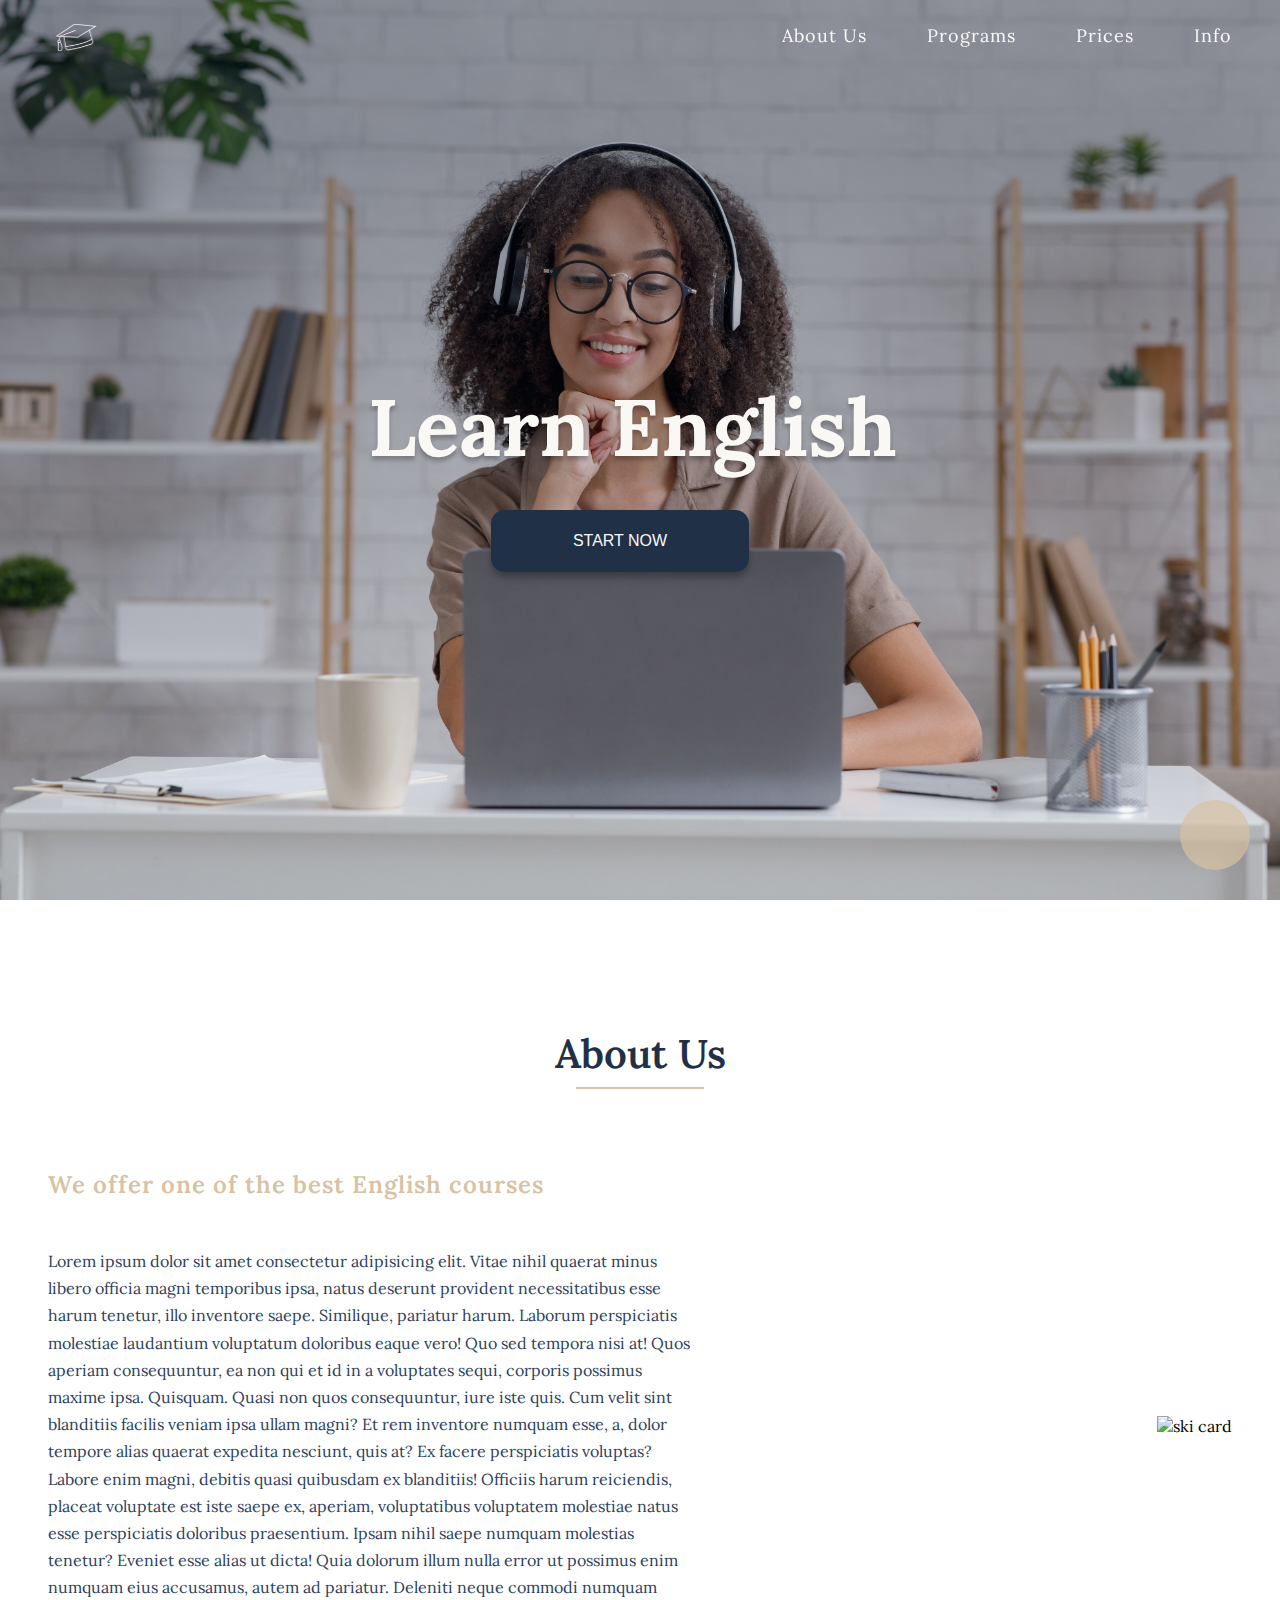
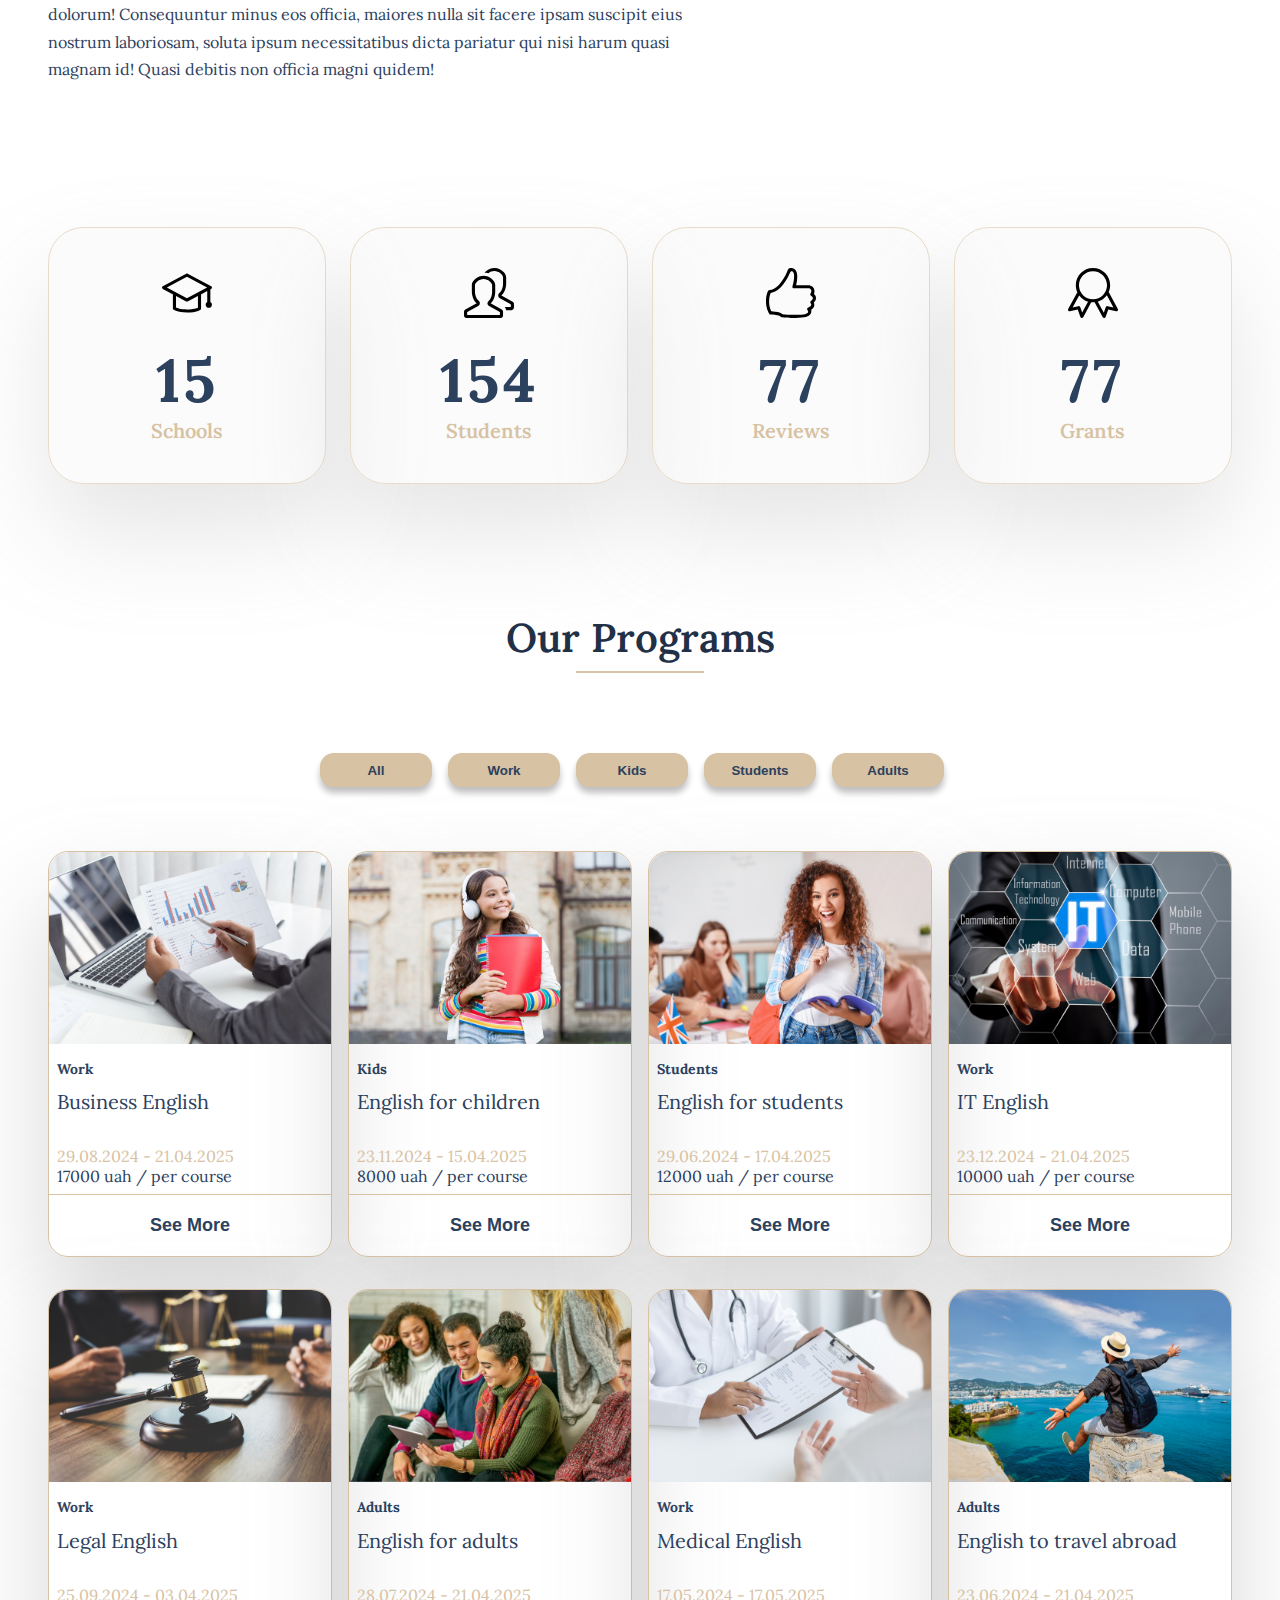
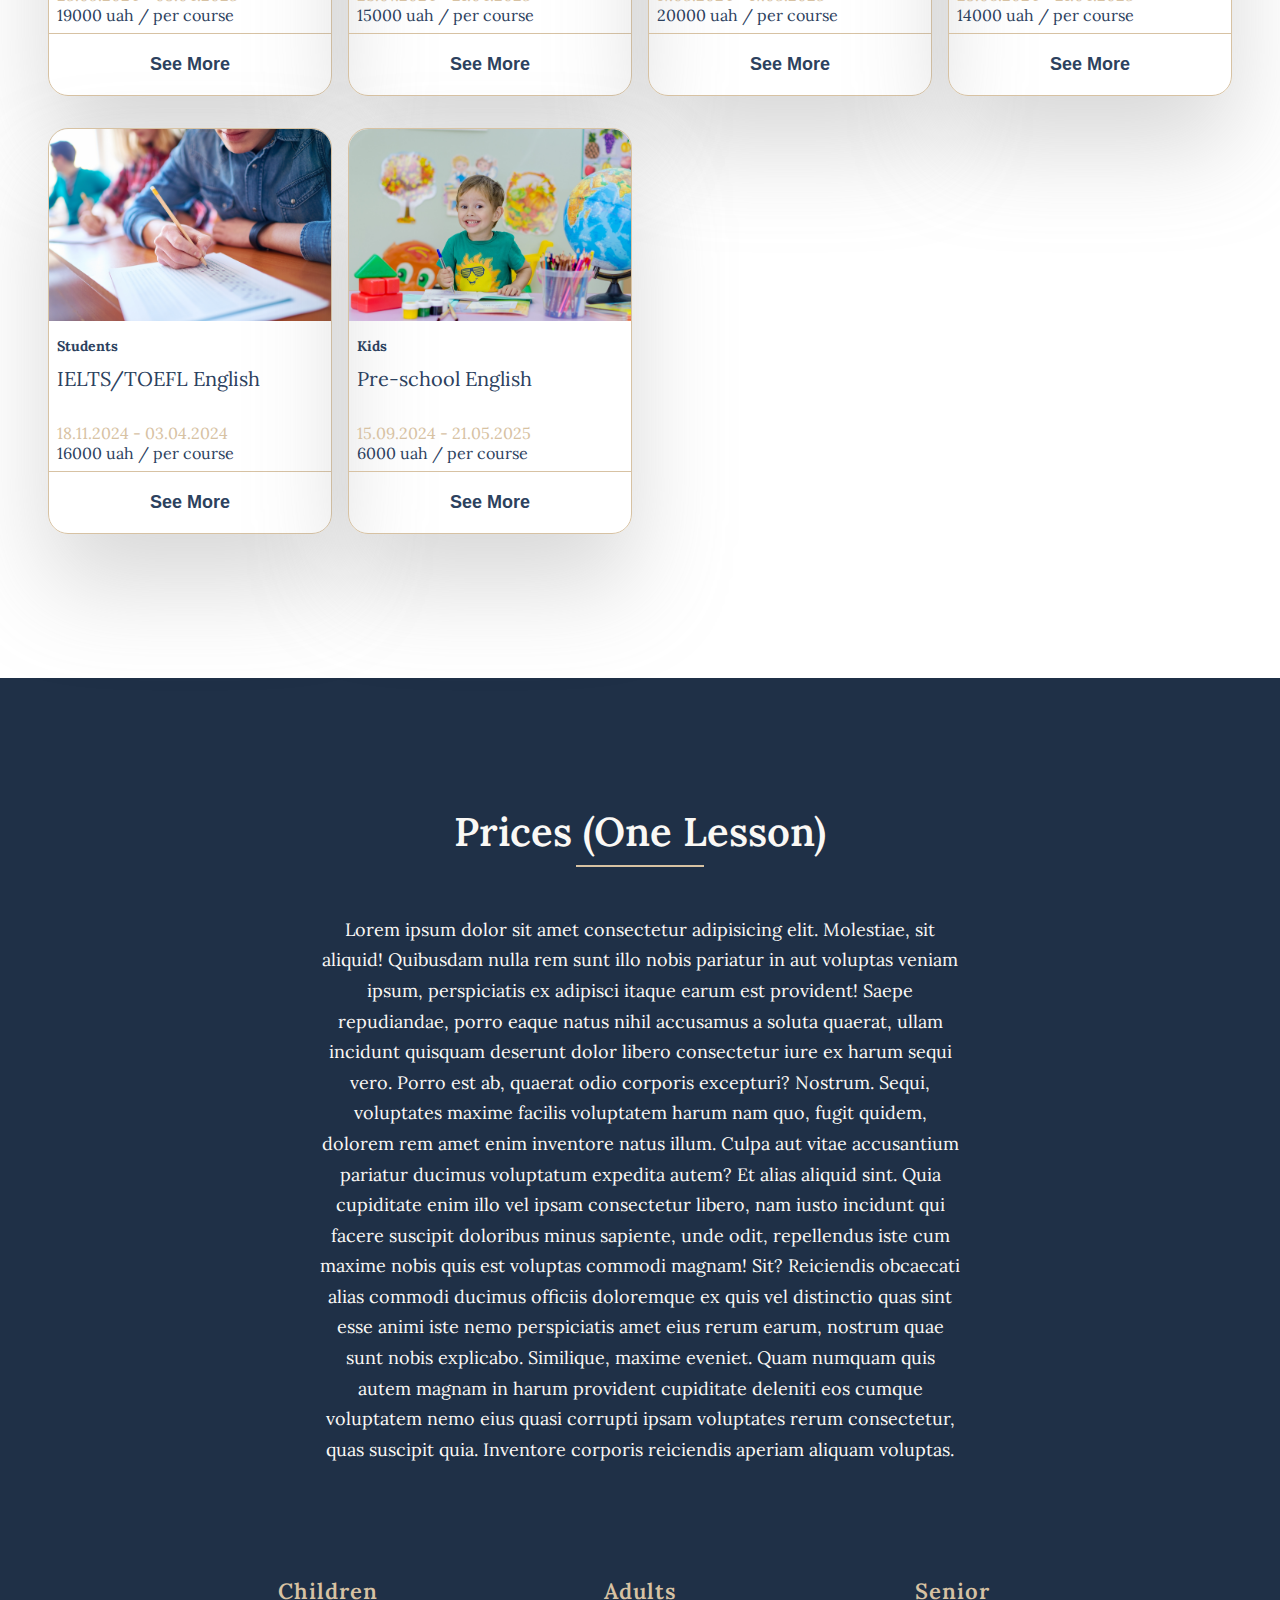
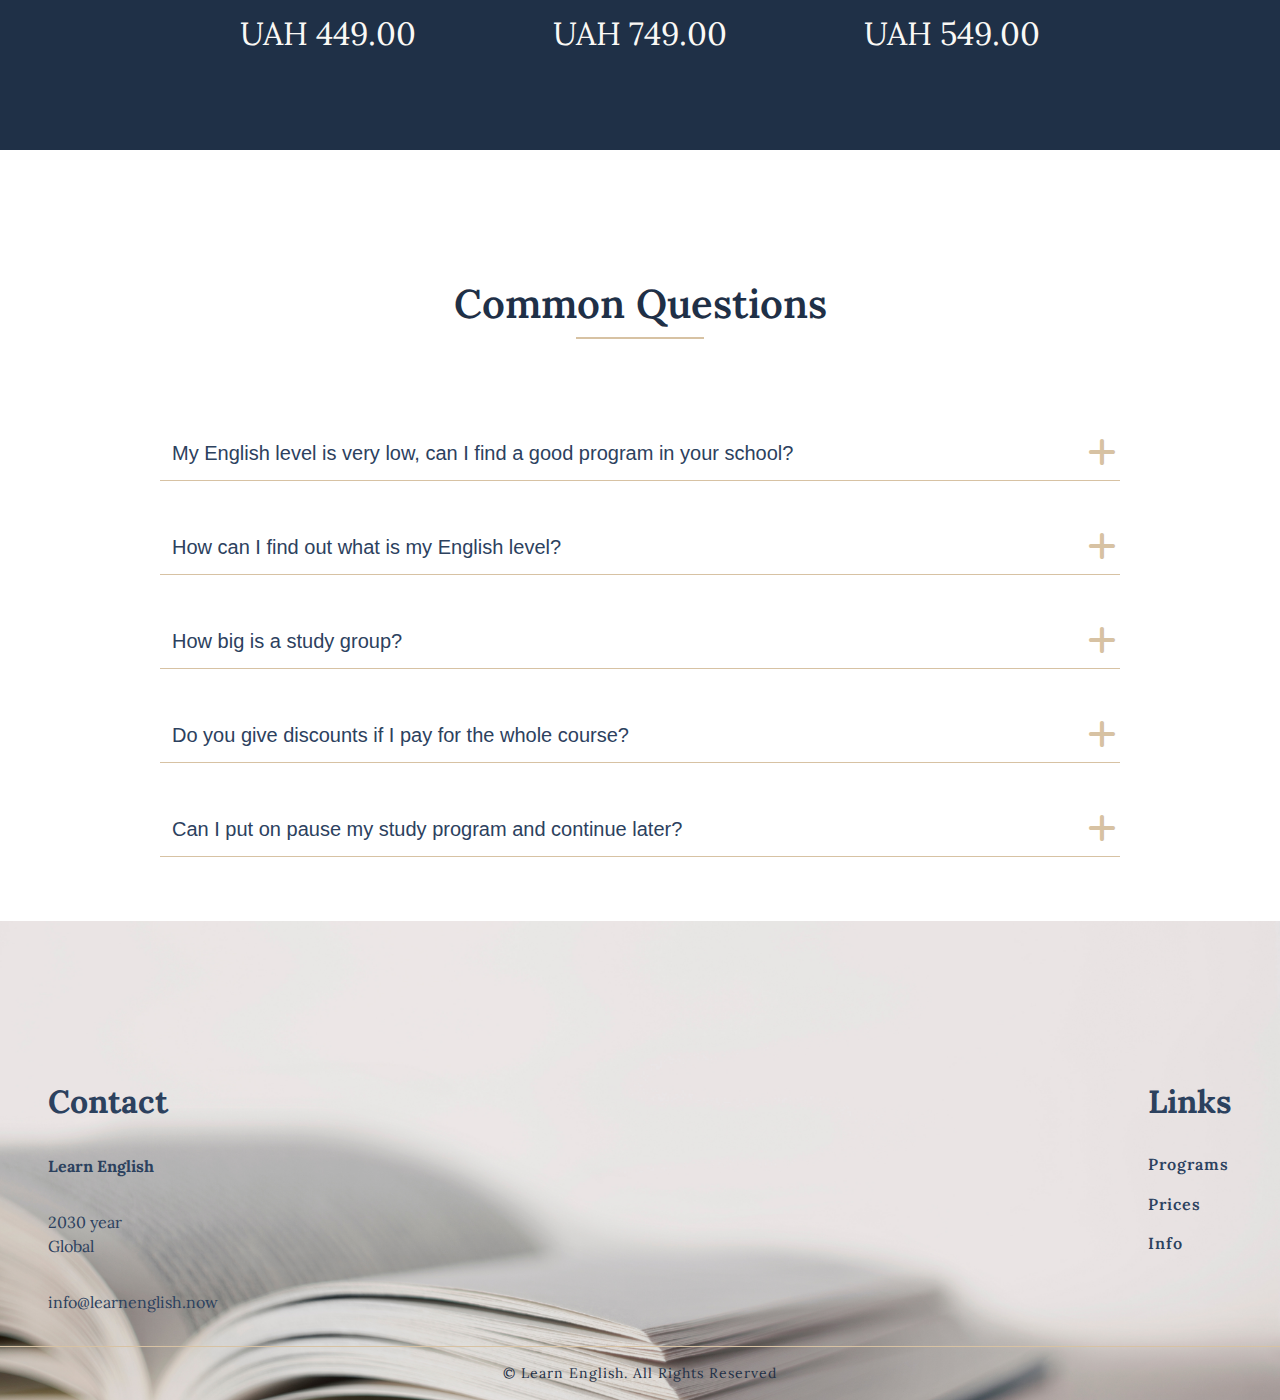
==== index.html @ 47ff18d5 "created new files" ====
<!DOCTYPE html>
<html lang="en">
  <head>
    <meta charset="UTF-8" />
    <meta name="viewport" content="width=device-width, initial-scale=1.0" />
    <title>Easy English</title>
    <meta name="description" content="The best English school" />
    <meta
      name="keywords"
      content="language, worldwide, lessons, English, native speakers"
    />
    <link rel="apple-touch-icon" sizes="180x180" href="apple-touch-icon.png" />
    <link
      rel="icon"
      type="image/png"
      sizes="32x32"
      href="./favicon-32x32.png"
    />
    <link
      rel="icon"
      type="image/png"
      sizes="16x16"
      href="./favicon-16x16.png"
    />
    <link rel="manifest" href="./site.webmanifest" />
    <link
      rel="stylesheet"
      href="https://cdnjs.cloudflare.com/ajax/libs/font-awesome/6.5.1/css/all.min.css"
    />
    <link rel="shortcut icon" href="./favicon-32x32.png" />
    <link rel="preconnect" href="https://fonts.googleapis.com" />
    <link rel="preconnect" href="https://fonts.gstatic.com" crossorigin />
    <link
      href="https://fonts.googleapis.com/css2?family=Fira+Sans&family=Lora:wght@400;600;700&display=swap"
      rel="stylesheet"
    />
    <link rel="stylesheet" href="./css/style.css" />
  </head>
  <body>
    <div class="wrapper">
      <!-- header -->
      <header class="header">
        <!-- navbar -->
        <nav class="navbar">
          <div class="nav-logo">
            <a href="#" class="nav-link"
              ><img src="./assets/logo/lo.png" alt="logo"
            /></a>
          </div>
          <ul class="nav-links">
            <li class="nav-item">
              <a href="#about" class="nav-link">About us</a>
            </li>
            <li class="nav-item">
              <a href="#skiareas" class="nav-link">Programs</a>
            </li>
            <li class="nav-item">
              <a href="#prices" class="nav-link">Prices</a>
            </li>
            <li class="nav-item">
              <a href="#info" class="nav-link">Info</a>
            </li>
          </ul>
          <!-- hamburger btn -->
          <div class="hamburger-btn">
            <span class="bar"></span>
            <span class="bar"></span>
            <span class="bar"></span>
          </div>
        </nav>
        <!-- title-->
        <div class="title">
          <div class="title-center">
            <div class="title-heading">
              <h1>Learn English</h1>
            </div>
            <a href="#prices" class="nav-link"
              ><button class="title-btn">Start now</button></a
            >
          </div>
        </div>
      </header>
      <!-- end of header -->
      <!--==================== NOTIFICATION TOAST ====================-->
      <div>
              <a href="tel:+380682030286" class="call-to-us"> </a>
<div class="toast" data-toast>
        <button class="toast-close-btn" data-toast-close>
          <ion-icon name="close-outline"></ion-icon>
        </button>

        <div class="toast-detail">
          <p class="toast-message">Any questions? <br/>Contact us!</p>
        </div>
      </div>
      </div>
      <!-- about -->
      <section class="section" id="about">
        <div class="section-heading">
          <h2>About us</h2>
          <div class="underline"></div>
        </div>
        <article class="section-center">
          <div class="section-info">
            <h3>We offer one of the best English courses</h3>
            <p>
              Lorem ipsum dolor sit amet consectetur adipisicing elit. Vitae
              nihil quaerat minus libero officia magni temporibus ipsa, natus
              deserunt provident necessitatibus esse harum tenetur, illo
              inventore saepe. Similique, pariatur harum. Laborum perspiciatis
              molestiae laudantium voluptatum doloribus eaque vero! Quo sed
              tempora nisi at! Quos aperiam consequuntur, ea non qui et id in a
              voluptates sequi, corporis possimus maxime ipsa. Quisquam. Quasi
              non quos consequuntur, iure iste quis. Cum velit sint blanditiis
              facilis veniam ipsa ullam magni? Et rem inventore numquam esse, a,
              dolor tempore alias quaerat expedita nesciunt, quis at? Ex facere
              perspiciatis voluptas? Labore enim magni, debitis quasi quibusdam
              ex blanditiis! Officiis harum reiciendis, placeat voluptate est
              iste saepe ex, aperiam, voluptatibus voluptatem molestiae natus
              esse perspiciatis doloribus praesentium. Ipsam nihil saepe numquam
              molestias tenetur? Eveniet esse alias ut dicta! Quia dolorum illum
              nulla error ut possimus enim numquam eius accusamus, autem ad
              pariatur. Deleniti neque commodi numquam dolorum! Consequuntur
              minus eos officia, maiores nulla sit facere ipsam suscipit eius
              nostrum laboriosam, soluta ipsum necessitatibus dicta pariatur qui
              nisi harum quasi magnam id! Quasi debitis non officia magni
              quidem!
            </p>
          </div>
          <picture class="section-card">
            <source
              media="(max-width: 760px)"
              srcset="./assets/card/book.png"
            />
            <img src="./assets/card/book.svg" alt="ski card" />
          </picture>
        </article>
      </section>
      <!-- end of about -->

      <!-- numbers -->
      <section class="section">
        <div class="numbers-container">
          <div class="numbers-card">
            <img
              class="numbers-logo"
              src="./assets/icons/sch.svg"
              alt="mountain"
            />
            <h2 class="numbers-title" id="number" data-value="15">0</h2>
            <h3 class="numbers-info">Schools</h3>
          </div>
          <div class="numbers-card">
            <img
              class="numbers-logo"
              src="./assets/icons/student.svg"
              alt="mountain"
            />
            <h2 class="numbers-title" id="number" data-value="1036">0</h2>
            <h3 class="numbers-info">Students</h3>
          </div>
          <div class="numbers-card">
            <img
              class="numbers-logo"
              src="./assets/icons/vie.svg"
              alt="mountain"
            />
            <h2 class="numbers-title" id="number" data-value="549">0</h2>
            <h3 class="numbers-info">Reviews</h3>
          </div>
          <div class="numbers-card">
            <img
              class="numbers-logo"
              src="./assets/icons/grant.svg"
              alt="mountain"
            />
            <h2 class="numbers-title" id="number" data-value="375">0</h2>
            <h3 class="numbers-info">Grants</h3>
          </div>
        </div>
      </section>
      <!-- end of numbers -->

      <!-- ski areas -->
      <section class="section section-areas" id="skiareas">
        <div class="section-heading">
          <h2>Our programs</h2>
          <div class="underline"></div>
        </div>
        <div class="areas-btn"></div>

        <div class="programs-container">
          <!-- end of single program -->
        </div>
      </section>
      <!-- end of ski areas -->

      <!-- prices -->
      <div class="section-prices">
        <div class="section" id="prices">
          <div class="section-heading">
            <h2>prices (one lesson)</h2>
            <div class="underline"></div>
          </div>
          <p class="prices-info">
            Lorem ipsum dolor sit amet consectetur adipisicing elit. Molestiae,
            sit aliquid! Quibusdam nulla rem sunt illo nobis pariatur in aut
            voluptas veniam ipsum, perspiciatis ex adipisci itaque earum est
            provident! Saepe repudiandae, porro eaque natus nihil accusamus a
            soluta quaerat, ullam incidunt quisquam deserunt dolor libero
            consectetur iure ex harum sequi vero. Porro est ab, quaerat odio
            corporis excepturi? Nostrum. Sequi, voluptates maxime facilis
            voluptatem harum nam quo, fugit quidem, dolorem rem amet enim
            inventore natus illum. Culpa aut vitae accusantium pariatur ducimus
            voluptatum expedita autem? Et alias aliquid sint. Quia cupiditate
            enim illo vel ipsam consectetur libero, nam iusto incidunt qui
            facere suscipit doloribus minus sapiente, unde odit, repellendus
            iste cum maxime nobis quis est voluptas commodi magnam! Sit?
            Reiciendis obcaecati alias commodi ducimus officiis doloremque ex
            quis vel distinctio quas sint esse animi iste nemo perspiciatis amet
            eius rerum earum, nostrum quae sunt nobis explicabo. Similique,
            maxime eveniet. Quam numquam quis autem magnam in harum provident
            cupiditate deleniti eos cumque voluptatem nemo eius quasi corrupti
            ipsam voluptates rerum consectetur, quas suscipit quia. Inventore
            corporis reiciendis aperiam aliquam voluptas.
          </p>
          <div class="prices-categories">
            <div class="prices-category">
              <h4>children</h4>
              <p>UAH 449.00</p>
            </div>
            <div class="prices-category">
              <h4>adults</h4>
              <p>UAH 749.00</p>
            </div>
            <div class="prices-category">
              <h4>senior</h4>
              <p>UAH 549.00</p>
            </div>
          </div>
        </div>
      </div>
      <!-- end of prices -->

      <!-- questions -->
      <section class="section" id="info">
        <div class="section-heading">
          <h2>Common questions</h2>
          <div class="underline"></div>
        </div>
        <div class="question-container">
          <!-- single question -->
          <article class="question">
            <div class="question-title">
              <button type="button" class="question-btn">
                <p>
                  My English level is very low, can I find a good program in
                  your school?
                </p>
                <span class="plus-icon">
                  <i class="fa-solid fa-plus"></i>
                </span>
                <span class="minus-icon">
                  <i class="fa-solid fa-minus"></i>
                </span>
              </button>
            </div>
            <div class="question-text">
              <p>
                Lorem ipsum dolor sit amet consectetur adipisicing elit.
                Adipisci repellendus excepturi fugiat, aut dicta asperiores
                ratione natus id! Maiores tenetur eos sit illum aspernatur unde,
                dolorem sint odit necessitatibus earum! In veritatis eveniet
                facilis est beatae aperiam nesciunt laborum esse quos recusandae
                sequi, sapiente dolores pariatur at nostrum voluptas quibusdam!
                Quidem eaque molestiae sunt consectetur magni minima quaerat
                doloremque vero. Vel in repellendus recusandae quia quaerat
                laboriosam voluptatum doloribus, enim id perferendis labore,
                obcaecati culpa magni, autem facilis quasi cumque vitae odit.
                Beatae suscipit nam corporis nesciunt error ratione itaque?
                Aliquam ipsam maiores unde ea dicta quasi consequuntur dolore
                explicabo cumque illum, laudantium repudiandae voluptatem id
                deserunt at consectetur vel deleniti eos corporis? Vel, commodi
                sit. Veritatis illo molestias commodi?
              </p>
            </div>
          </article>
          <!-- end of single question -->
          <!-- single question -->
          <article class="question">
            <div class="question-title">
              <button type="button" class="question-btn">
                <p>How can I find out what is my English level?</p>
                <span class="plus-icon">
                  <i class="fa-solid fa-plus"></i>
                </span>
                <span class="minus-icon">
                  <i class="fa-solid fa-minus"></i>
                </span>
              </button>
            </div>
            <div class="question-text">
              <p>
                Lorem ipsum dolor sit amet consectetur adipisicing elit.
                Adipisci repellendus excepturi fugiat, aut dicta asperiores
                ratione natus id! Maiores tenetur eos sit illum aspernatur unde,
                dolorem sint odit necessitatibus earum! In veritatis eveniet
                facilis est beatae aperiam nesciunt laborum esse quos recusandae
                sequi, sapiente dolores pariatur at nostrum voluptas quibusdam!
              </p>
            </div>
          </article>
          <!-- end of single question -->
          <!-- single question -->
          <article class="question">
            <div class="question-title">
              <button type="button" class="question-btn">
                <p>How big is a study group?</p>
                <span class="plus-icon">
                  <i class="fa-solid fa-plus"></i>
                </span>
                <span class="minus-icon">
                  <i class="fa-solid fa-minus"></i>
                </span>
              </button>
            </div>
            <div class="question-text">
              <p>
                Lorem ipsum dolor sit amet consectetur adipisicing elit.
                Adipisci repellendus excepturi fugiat, aut dicta asperiores
                ratione natus id! Maiores tenetur eos sit illum aspernatur unde,
                dolorem sint odit necessitatibus earum! In veritatis eveniet
                facilis est beatae aperiam nesciunt laborum esse quos recusandae
                sequi, sapiente dolores pariatur at nostrum voluptas quibusdam!
              </p>
            </div>
          </article>
          <!-- end of single question -->
          <!-- single question -->
          <article class="question">
            <div class="question-title">
              <button type="button" class="question-btn">
                <p>Do you give discounts if I pay for the whole course?</p>
                <span class="plus-icon">
                  <i class="fa-solid fa-plus"></i>
                </span>
                <span class="minus-icon">
                  <i class="fa-solid fa-minus"></i>
                </span>
              </button>
            </div>
            <div class="question-text">
              <p>
                Lorem ipsum dolor sit amet consectetur adipisicing elit.
                Adipisci repellendus excepturi fugiat, aut dicta asperiores
                ratione natus id! Maiores tenetur eos sit illum aspernatur unde,
                dolorem sint odit necessitatibus earum! In veritatis eveniet
                facilis est beatae aperiam nesciunt laborum esse quos recusandae
                sequi, sapiente dolores pariatur at nostrum voluptas quibusdam!
              </p>
            </div>
          </article>
          <!-- end of single question -->
          <!-- single question -->
          <article class="question">
            <div class="question-title">
              <button type="button" class="question-btn">
                <p>Can I put on pause my study program and continue later?</p>
                <span class="plus-icon">
                  <i class="fa-solid fa-plus"></i>
                </span>
                <span class="minus-icon">
                  <i class="fa-solid fa-minus"></i>
                </span>
              </button>
            </div>
            <div class="question-text">
              <p>
                Lorem ipsum dolor sit amet consectetur adipisicing elit.
                Adipisci repellendus excepturi fugiat, aut dicta asperiores
                ratione natus id! Maiores tenetur eos sit illum aspernatur unde,
                dolorem sint odit necessitatibus earum! In veritatis eveniet
                facilis est beatae aperiam nesciunt laborum esse quos recusandae
                sequi, sapiente dolores pariatur at nostrum voluptas quibusdam!
              </p>
            </div>
          </article>
          <!-- end of single question -->
        </div>
      </section>
      <!-- end of questions -->

      <!-- contact -->
      <section class="contact-wrapper">
        <div class="section-contact section">
          <div class="contact-container">
            <h3>Contact</h3>
            <div class="contact-info">
              <div class="contact-logo">
                <h4>Learn English</h4>
              </div>
              <p>
                2030 year <br />
                Global
              </p>
              <p class="contact-email">info@learnenglish.now</p>
            </div>
          </div>
          <div class="contact-container">
            <h3>Links</h3>
            <ul class="contact-links">
              <li>
                <a href="#skiareas" class="nav-link">programs</a>
              </li>
              <li>
                <a href="#prices" class="nav-link">prices</a>
              </li>
              <li>
                <a href="#info" class="nav-link">info</a>
              </li>
            </ul>
          </div>
        </div>
        <!-- end of contact -->

        <!-- footer -->
        <footer class="footer">
          <p class="footer-rights">&copy; Learn English. All Rights Reserved</p>
        </footer>
        <!-- end of footer -->
      </section>
    </div>
    <script type="module" src="./js/app.js"></script>
  </body>
</html>
---- css/style.css ----
/*---------- Fonts -----------*/

/*---------- Variables -----------*/

:root {
  /* colors */
  --clr-primary-blue: hsl(215, 39%, 20%);
  --clr-primary-blue-light-1: #354559;
  --clr-primary-blue-dark-1: hsl(215, 36%, 27%);
  --clr-primary-blue-dark-2: hsl(220, 38%, 3%);
  --clr-primary-gold: hsl(36, 39%, 74%);
  --clr-primary-gold-light-1: hsl(40, 37%, 97%);
  --clr-primary-gold-light-2: hsl(35, 39%, 85%);
  --clr-white: #fff;
  --clr-black: #000;
  --contact: #7EA47E;
  --transition: all 0.3s linear;
  --radius: 14px;
}

/*---------- Global Styles -----------*/
*,
::before,
::after {
  margin: 0;
  padding: 0;
  box-sizing: border-box;
}

html {
  scroll-behavior: smooth;
}

body {
  font-family: 'Lora', serif;
}

ul {
  list-style-type: none;
}

a {
  text-decoration: none;
}

img {
  width: 100%;
  display: block;
}

h1,
h2,
h3 {
  text-transform: capitalize;
}

/*---------- Global Classes -----------*/
.section {
  max-width: 1400px;
  margin-left: auto;
  margin-right: auto;
  padding: 0 3rem;
  padding-top: 6rem;
}

.section-heading {
  text-align: center;
  margin: 2rem 0 5rem;
}

.section-heading h2 {
  font-size: 2.5rem;
  color: var(--clr-primary-blue);
  margin-bottom: 0.5rem;
  font-weight: 600;
}

.underline {
  height: 0.125rem;
  width: 8rem;
  background-color: var(--clr-primary-gold);
  margin: 0 auto;
}

/*---------- Header -----------*/
.header {
  position: relative;
  background: linear-gradient(
      180deg,
      rgba(2, 9, 26, 0.35) 15.1%,
      rgba(20, 32, 64, 0) 96.35%
    ),
    url(../assets/background.jpg) center/cover no-repeat;
}

/*---------- Navbar -----------*/
.navbar {
  position: fixed;
  top: 0;
  left: 0;
  display: flex;
  justify-content: space-between;
  align-items: center;
  width: 100%;
  padding: 2rem 3rem;
  height: 70px;
  z-index: 10;
}

.nav-logo img {
  width: 60px;
  margin-top: 5px;
}

.nav-logo img:hover {
  filter: invert(100%);
}

.nav-links {
  display: flex;
  gap: 60px;
}

.nav-link {
  font-size: 1.125rem;
  text-transform: capitalize;
  color: var(--clr-primary-gold-light-1);
  letter-spacing: 1px;
}

/*----------- Navbar on click ------------*/
.active {
  background-color: var(--clr-primary-blue-dark-1);
  box-shadow: 0 5px 15px rgba(0, 0, 0, 0.2);
}

.logo-active a {
  color: #141414;
}

/*---------- Hamburger button -----------*/
.nav-link {
  transition: var(--transition);
}

.nav-link:hover {
  color: var(--clr-primary-gold);
}

.hamburger-btn {
  display: none;
  cursor: pointer;
}

.bar {
  width: 27px;
  height: 2px;
  margin: 5px auto;
  -webkit-transition: all 0.3s ease-in-out;
  transition: all 0.3s ease-in-out;
  border-radius: var(--radius);
  background: var(--clr-white);
}

.hamburger-btn:hover .bar {
  background: var(--clr-primary-gold);
}

/*---------- Title -----------*/
.title {
  min-height: 100vh;
  display: flex;
  justify-content: center;
  align-items: center;
  text-align: center;
}

.title-center {
  margin-top: 3rem;
}

.title-heading {
  display: flex;
  align-items: center;
  padding: 0 3rem;
}

.title-heading h1 {
  font-size: 5rem;
  color: var(--clr-primary-gold-light-1);
  padding-right: 1rem;
  text-shadow: 0px 4px 4px hsla(0, 0%, 0%, 0.25);
}

.title-logo {
  width: 46px;
  height: 55px;
}

.title-btn {
  margin-top: 2rem;
  margin-right: 2.5rem;
  padding: 1.25rem 5rem;
  border-radius: var(--radius);
  border: 2px solid transparent;
  background: var(--clr-primary-blue);
  color: var(--clr-primary-gold-light-1);
  box-shadow: 0px 6px 5.9px 0px rgba(0, 0, 0, 0.25);
  font-size: 1rem;
  text-transform: uppercase;
  cursor: pointer;
  transition: var(--transition);
}

.title-btn:hover {
  background: var(--clr-primary-gold);;
  color: var(--clr-primary-blue-dark-1);
  border: 2px solid var(--clr-primary-blue);
}

.program-date {
  color: var(--clr-primary-gold);;
}
/*---------- About -----------*/

.section-center {
  display: flex;
  width: 100%;
  justify-content: space-between;
  align-items: center;
}

.section-info {
  width: 55%;
  margin-right: 4rem;
}

.section-info h3 {
  margin-bottom: 3rem;
  color: var(--clr-primary-gold);
  font-size: 1.5rem;
  text-transform: none;
  font-weight: 600;
  letter-spacing: 1px;
}

.section-info p {
  line-height: 1.7;
  color: var(--clr-primary-blue-dark-1);
}

/*---------- Numbers -----------*/
.numbers-container {
  display: flex;
  justify-content: space-between;
  flex-wrap: wrap;
  margin: 3rem 0 0;
}

.numbers-card {
  flex: 0 0 23.5%;
  display: flex;
  flex-direction: column;
  align-items: center;
  border: 1px solid var(--clr-primary-gold-light-2);
  background: rgba(243, 243, 243, 0.3);
  box-shadow: 1px 50px 97.3px 0px rgba(155, 155, 155, 0.25);
  padding: 2.5rem 1rem;
  border-radius: 2.2rem;
}

.numbers-logo {
  height: 50px;
  margin-bottom: 1.5rem;
}

.numbers-title {
  font-size: 3.75rem;
  letter-spacing: 3px;
  color: var(--clr-primary-blue-dark-1);
}

.numbers-info {
  font-size: 1.25rem;
  color: var(--clr-primary-gold);
  font-weight: 600;
  text-align: center;
}


/*---------- Ski areas -----------*/
.programs-container {
  display: grid;
  grid-template-columns: repeat(4, 1fr);
  gap: 1rem;
  margin-bottom: 8rem;
}

.areas-btn {
  display: flex;
  justify-content: center;
  margin-bottom: 4rem;
}

.filter-btn {
  width: 7rem;
  padding-top: 0.6rem;
  padding-bottom: 0.6rem;
  margin-right: 1rem;
  border-radius: var(--radius);
  border: none;
  background-color: var(--clr-primary-gold);
  box-shadow: 0px 6px 5.9px 0px rgba(0, 0, 0, 0.25);
  text-transform: capitalize;
  font-weight: 600;
  cursor: pointer;
  color: var(--clr-primary-blue-dark-1);
  transition: var(--transition);
}

.filter-btn:hover {
  background-color: var(--clr-primary-gold-light-2);
  color: var(--clr-primary-blue-dark-2);
}

.single-program {
  border: 1px solid var(--clr-primary-gold);
  border-radius: 1.25rem;
  box-shadow: 0px 50px 97px 0px rgba(155, 155, 155, 0.39);
  transition: var(--transition);
  margin-bottom: 1rem;
}

.single-program:hover {
  transform: scale(1.02);
  box-shadow: 0px 50px 97px 0px rgba(155, 155, 155, 0.5);
}

.single-program:hover .see-more {
  background-color: var(--clr-primary-gold);
  border-bottom-left-radius: 1.25rem;
  border-bottom-right-radius: 1.25rem;
}

.program-img {
  border-top-right-radius: 1.25rem;
  border-top-left-radius: 1.25rem;
  height: 12rem;
  object-fit: cover;
}

.program-info {
  padding: 1rem 0 0.5rem 0.5rem;
  border-bottom: 1px solid var(--clr-primary-gold);
  color: var(--clr-primary-blue-dark-1);
}

.program-area {
  font-size: 0.875rem;
  font-weight: 700;
}

.program-info h4 {
  font-size: 1.25rem;
  font-weight: 400;
  padding-top: 0.7rem;
  padding-bottom: 2rem;
}

.see-more {
  width: 100%;
  border: none;
  background: none;
  padding: 1.25rem 0;
  font-weight: 700;
  font-size: 1.125rem;
  cursor: pointer;
  color: var(--clr-primary-blue-dark-1);
}

/*---------- Prices -----------*/
.section-prices {
  background: var(--clr-primary-blue);
  padding-bottom: 6rem;
}

.section-prices .section-heading {
  margin: 2rem 0 3rem;
}

.section-prices h2 {
  color: var(--clr-primary-gold-light-1);
}

.prices-info {
  text-align: center;
  max-width: 40rem;
  line-height: 1.7;
  margin: 0 auto;
  color: var(--clr-primary-gold-light-1);
  font-size: 1.125rem;
}

.prices-categories {
  display: flex;
  justify-content: space-between;
  max-width: 50rem;
  margin: 7rem auto 0;
  text-align: center;
}

.prices-category h4 {
  color: var(--clr-primary-gold);
  font-size: 1.375rem;
  text-transform: capitalize;
  letter-spacing: 1px;
  font-weight: 600;
  margin-bottom: 0.5rem;
}

.prices-category p {
  color: var(--clr-primary-gold-light-1);
  font-size: 2rem;
}

/*---------- Questions -----------*/
.question-container {
  max-width: 60rem;
  margin: 0 auto 4rem;
}

.question {
  margin-bottom: 2rem;
}

.question-title {
  display: flex;
  justify-content: space-between;
  border-bottom: 1px solid var(--clr-primary-gold);
  padding: 1rem 0.25rem 0.5rem 0.75rem;
}

.question-title p {
  color: var(--clr-primary-blue-dark-1);
  font-size: 1.25rem;
  padding-right: 1rem;
}

.question-btn {
  border: none;
  background: none;
  font-size: 2rem;
  color: var(--clr-primary-gold);
  cursor: pointer;
  display: flex;
  justify-content: space-between;
  align-items: center;
  width: 100%;
}

.question-text {
  padding: 2rem 0.75rem 4rem 0.75rem;
  background: var(--clr-primary-gold-light-1);
  line-height: 1.7;
}

/* hide text */
.question-text {
  display: none;
}

.show-text .question-text {
  display: block;
}

.minus-icon {
  display: none;
}

.show-text .minus-icon {
  display: inline;
}

.show-text .plus-icon {
  display: none;
}

/*---------- Contact -----------*/
.contact-wrapper {
  background: url(../assets/footer.jpg);
  background-size: cover;
  background-position: center;
}

.section-contact {
  display: flex;
  justify-content: space-between;
  padding-top: 10rem;
  padding-bottom: 2rem;
  color: var(--clr-primary-blue-dark-1);
}

.contact-container h3 {
  font-size: 2rem;
  margin-bottom: 2rem;
}

.contact-info {
  line-height: 1.5rem;
}

.contact-logo {
  display: flex;
  text-transform: capitalize;
  margin-bottom: 2rem;
}

.contact-logo img {
  width: 18px;
  height: 22px;
  margin-left: 0.5rem;
}

.contact-email {
  margin-top: 2rem;
}

.contact-container .contact-links {
  display: flex;
  flex-direction: column;
  gap: 1.2rem;
}

.contact-links .nav-link {
  font-size: 1rem;
  font-weight: 600;
  color: var(--clr-primary-blue-dark-1);
  cursor: pointer;
  transition: var(--transition);
}

.contact-links .nav-link:hover {
  color: var(--clr-primary-gold);
}

/*---------- Footer -----------*/
.footer {
  text-align: center;
  border-top: 1px solid var(--clr-primary-gold);
  line-height: 1.5;
  padding: 1rem 0.5rem;
  font-size: 0.75rem;
  color: var(--clr-primary-blue);
}

.footer-rights {
  text-transform: capitalize;
  font-size: 0.875rem;
  letter-spacing: 1px;
}

.footer span {
  font-style: italic;
  font-weight: 600;
}

/*---------- Media Queries ------------*/

@media screen and (max-width: 1024px) {
  /*---------- Header -----------*/
  .title-heading h1 {
    font-size: 4rem;
  }

  /*---------- About -----------*/
  .section-info {
    width: 85%;
    margin-right: 3rem;
  }

  .section-info h3 {
    margin-bottom: 1.5rem;
  }

  /*---------- Numbers -----------*/
  .numbers-card {
    flex: 0 0 24%;
    padding: 2rem 1rem;
    border-radius: 25px;
  }

  .numbers-title {
    font-size: 2.75rem;
  }

  .numbers-info {
    font-size: 1rem;
  }

  /*---------- Ski areas -----------*/

  .programs-container {
    grid-template-columns: repeat(3, 1fr);
  }

  /*---------- Prices -----------*/
  /* .section-prices {
    padding: 7rem 0;
  } */

  .section-prices .section-heading {
    margin: 2rem 0 2.5rem;
  }

  .prices-info {
    font-size: 1rem;
  }

  .prices-categories {
    max-width: 45rem;
  }

  .prices-category p {
    font-size: 1.5rem;
  }
}

@media screen and (max-width: 776px) {
  /*---------- Global -----------*/
  .section-heading {
    margin: 0 0 3rem;
  }

  .section-heading h2 {
    font-size: 2rem;
  }

  .underline {
    height: 0.1rem;
    width: 6rem;
  }

  /*---------- Navbar -----------*/
  .navbar {
    padding: 2rem 1.5rem;
  }

  .nav-logo img {
    width: 50px;
  }

  /*---------- Hambruger btn -----------*/
  .hamburger-btn {
    display: block;
  }

  .bar {
    display: block;
  }

  .hamburger-btn.open .bar:nth-child(2) {
    opacity: 0;
  }

  .hamburger-btn.open .bar:nth-child(1) {
    transform: rotate(45deg) translateY(12.5px) translateX(1px);
  }

  .hamburger-btn.open .bar:nth-child(3) {
    transform: rotate(-45deg) translateY(-9px) translateX(-2px);
  }

  .nav-links {
    position: fixed;
    right: -100%;
    top: 70px;
    height: 100vh;
    flex-direction: column;
    gap: 0px;
    width: 100%;
    background-color: var(--clr-primary-blue-dark-1);
    transition: 0.3s;
    padding-top: 2rem;
  }

  .nav-links.open {
    right: 0;
  }

  .nav-item {
    transition: var(--transition);
  }

  .nav-item:hover {
    padding-left: 2rem;
    background: var(--clr-primary-gold);
    color: var(--clr-primary-blue);
  }

  .nav-link {
    color: var(--clr-white);
    display: block;
    padding: 1.5rem 1.5rem;
  }

  .nav-link:hover {
    color: var(--clr-primary-blue);
  }

  /*---------- Title -----------*/
  .title-center {
    margin-top: 1rem;
  }
  .title-heading h1 {
    font-size: 3rem;
  }

  .title-logo {
    width: 30px;
    height: 32px;
  }

  .title-btn {
    margin-top: 1.2rem;
    margin-right: 0.5rem;
    padding: 1rem 3.5rem;
    border: 1px solid transparent;
    font-size: 0.85rem;
  }

  /*---------- About -----------*/

  .section-center {
    flex-direction: column;
    text-align: center;
  }

  .section-info {
    width: 100%;
    margin-right: 0;
    margin-bottom: 5rem;
  }

  .section-info h3 {
    margin-bottom: 1rem;
    font-size: 1.125rem;
  }

  /*---------- Numbers -----------*/
  .numbers-container {
    margin: 3rem 0;
  }
  .numbers-card {
    flex: 0 0 47%;
    margin-bottom: 2rem;
  }

  .numbers-title {
    font-size: 2.5rem;
  }

  /*---------- Slides -----------*/
  .section-slides {
    flex-direction: column;
    height: 80vh;
    margin: 5rem 0 0;
  }

  .slide-area {
    font-size: 1rem;
  }

  .slide-name {
    font-size: 1rem;
  }

  .selected {
    flex: 4;
  }

  /*---------- Ski areas -----------*/
  .areas-btn {
    max-width: 30rem;
    flex-wrap: wrap;
    margin: 0 auto 2rem;
  }

  .filter-btn {
    margin-bottom: 1rem;
  }

  .programs-container {
    grid-template-columns: repeat(2, 1fr);
    margin-bottom: 5rem;
  }

  .program-info h4 {
    font-size: 1rem;
    padding-top: 0.2rem;
  }

  .see-more {
    font-size: 1rem;
    padding: 1rem 0;
  }

  /*---------- Prices -----------*/
  .section-prices .section-heading {
    margin: 0 0 1.5rem;
  }

  .prices-categories {
    justify-content: space-between;
    margin-top: 5rem;
  }

  .prices-category h4 {
    font-size: 1rem;
  }

  .prices-category p {
    font-size: 1.2rem;
  }

  /*---------- Questions -----------*/
  .question-title {
    padding: 0rem 0.25rem 0.2rem 0.5rem;
  }

  .question-title p {
    font-size: 1rem;
    text-align: left;
  }

  .question-btn {
    font-size: 1.5rem;
  }

  .question-text {
    font-size: 0.875rem;
    padding: 2rem 0.75rem 3rem 0.5rem;
  }

  /*---------- Contact -----------*/
  .section-contact {
    padding-top: 7rem;
  }

  .contact-container h3 {
    font-size: 1.5rem;
  }

  .contact-info p {
    font-size: 0.875rem;
  }

  .contact-container .contact-links {
    font-size: 0.875rem;
  }

  /*---------- Contact -----------*/
  .footer {
    padding: 0.5rem 0.5rem;
  }

  .footer-rights {
    font-size: 0.75rem;
  }
}

@media screen and (max-width: 550px) {
  /*---------- Global -----------*/
  .section {
    padding: 6rem 1.5rem 0;
  }

  .nav-links {
    padding-top: 0;
  }

  /*---------- Titel -----------*/
  .title-center {
    margin-top: 0rem;
  }

  .title-heading {
    padding: 0 1rem;
  }

  .title-heading h1 {
    font-size: 2rem;
  }

  .title-btn {
    padding: 0.75rem 2.5rem;
  }

  /*---------- About -----------*/
  .section-heading h2 {
    font-size: 1.5rem;
  }

  .section-info h3 {
    font-size: 1rem;
  }

  .section-info p {
    font-size: 0.875rem;
  }

  .section-card {
    width: 80%;
  }

  /*---------- Numbers -----------*/
  .numbers-container {
    margin: 0rem 0;
  }

  .numbers-card {
    flex: 0 0 48%;
    padding: 1rem 0;
    margin-bottom: 1rem;
  }

  .numbers-logo {
    height: 35px;
  }

  .numbers-title {
    font-size: 1.5rem;
  }

  .numbers-info {
    font-size: 0.875rem;
  }

  /*---------- Slides -----------*/
  .single-slide {
    height: 30vh;
  }

  .slide-area {
    font-size: 0.75rem;
    padding: 0.25rem 0.75rem;
  }

  .slide-name {
    font-size: 0.875rem;
    padding: 0.25rem 0.5rem;
  }

  /*---------- Ski areas -----------*/
  .areas-btn {
    margin: 0 auto 1rem;
  }

  .filter-btn {
    margin-bottom: 0.7rem;
    margin-right: 0.25rem;
    margin-left: 0.25rem;
    font-size: 0.75rem;
    width: 6rem;
  }

  .programs-container {
    margin-bottom: 5rem;
    grid-template-columns: repeat(1, 1fr);
  }

  .program-img {
    height: 10rem;
    object-fit: cover;
  }

  /*---------- Prices -----------*/
  .prices-info {
    font-size: 0.875rem;
  }

  .prices-categories {
    margin-top: 3rem;
    flex-wrap: wrap;
    justify-content: center;
    gap: 20px;
  }

  .prices-category {
    width: 40%;
  }

  /*---------- Questions -----------*/
  .question-title p {
    font-size: 0.875rem;
    padding-right: 2rem;
  }

  .question-text {
    font-size: 0.75rem;
  }

  .section-contact {
    padding-top: 3rem;
  }

  .contact-container h3,
  .contact-container .contact-links {
    display: none;
  }

  .contact-email {
    margin-bottom: 1rem;
  }
}

/*---------- 400px -----------*/
@media screen and (max-width: 400px) {
  .prices-category {
    width: 100%;
  }
}

/*---------- 550px height -----------*/
@media all and (max-height: 550px) and (orientation: landscape) {
  .nav-links {
    padding-top: 0;
  }

  .nav-link {
    padding: 1rem 1.5rem;
  }

  .section-slides {
    display: none;
  }
}

/* call us */
.call-to-us {
  position: fixed;
  display: block;
  opacity: 0.7;
  width: 70px;
  height: 70px;
  border-radius: 50%;
  text-decoration: none;
  animation: pulse 2s infinite;
  background-color: var(--clr-primary-gold);
  right: 30px;
  bottom: 30px;
  z-index: 999;
}


.call-to-us:before {
  content: '';
  position: absolute;
  z-index: -1;
  top: 50%;
  left: 50%;
  display: block;
  border: 2px solid var(--clr-primary-gold);
  border-radius: 50%;
  animation: squeeze 2s infinite;
}

.call-to-us:after {
  content: '';
  position: absolute;
  z-index: 1;
  top: 0;
  left: 0;
  width: 100%;
  height: 100%;
  background: url('https://cdn0.iconfinder.com/data/icons/windows8_icons/26/phone1.png') center no-repeat;
  border-radius: 50%;
}

@keyframes squeeze {
  0% {
    width: 10px;
    height: 10px;
    margin-top: -5px;
    margin-left: -5px;
  }

  50% {
    width: 90px;
    height: 90px;
    margin-top: -47px;
    margin-left: -47px;
  }

  100% {
    width: 10px;
    height: 10px;
    margin-top: -5px;
    margin-left: -5px;
  }
}

@keyframes pulse {
  0% {
    transform: scale(0.9);
    box-shadow: 0 0 0 0 rgba(90, 153, 212, 0.2);
  }

  70% {
    transform: scale(1);
    box-shadow: 0 0 0 40px transparent, 0 0 0 24px rgba(0, 255, 128, 0);
  }

  100% {
    transform: scale(0.9);
    box-shadow: 0 0 0 0 rgba(90, 153, 212, 0.2);
  }
}

/**
 * NOTIFICATION TOAST 
 */

.toast {
  position: fixed;
  bottom: 10px;
  left: auto;
  right: 20px;
  background: var(--clr-primary-gold);
  color: var(--clr-primary-blue-light-1);
  width: 280px;
  display: flex;
  align-items: flex-start;
  gap: 15px;
  padding: 15px;
  border-radius: var(--border-radius-md);
  box-shadow: 0 5px 20px hsla(0, 0%, 0%, 0.15);
  transform: translateX(calc(100% + 20px));
  transition: 0.5s ease-in-out;
  border-radius: 50px;
  z-index: 55;
  animation: slideInOut 20s ease-in-out infinite;
}


@keyframes slideInOut {

  0%,
  45% {
    transform: translateX(calc(100% + 20px));
    opacity: 0;
    visibility: hidden;
  }

  50%,
  95% {
    transform: translateX(0);
    opacity: 0.9;
    /* Установка непрозрачности на 1 */
    visibility: visible;
  }

  100% {
    transform: translateX(calc(100% + 20px));
    opacity: 0;
    visibility: hidden;
  }
}

.toast.closed {
  display: none;
}

.toast-close-btn {
  position: absolute;
  top: 10px;
  right: 10px;
  color: var(--sonic-silver);
}

.toast-close-btn ion-icon {
  --ionicon-stroke-width: 50px;
}

.toast-banner {
  width: 70px;
  height: 70px;
  border: 1px solid var(--cultured);
  border-radius: var(--border-radius-sm);
}

.toast-banner img {
  width: 100%;
  height: 100%;
  object-fit: contain;
  object-position: center;
}
/* 
.toast-detail {
  width: calc(100% - 85px);
  padding-right: 10px;
} */

.toast-message {
  font-size: 22px;
  color: var(--sonic-silver);
  margin-bottom: 8px;
}

.toast-title {
  font-size: var(--fs-7);
  font-weight: var(--weight-500);
  color: var(--onyx);
}

.toast-meta {
  font-size: var(--fs-10);
  color: var(--sonic-silver);
}
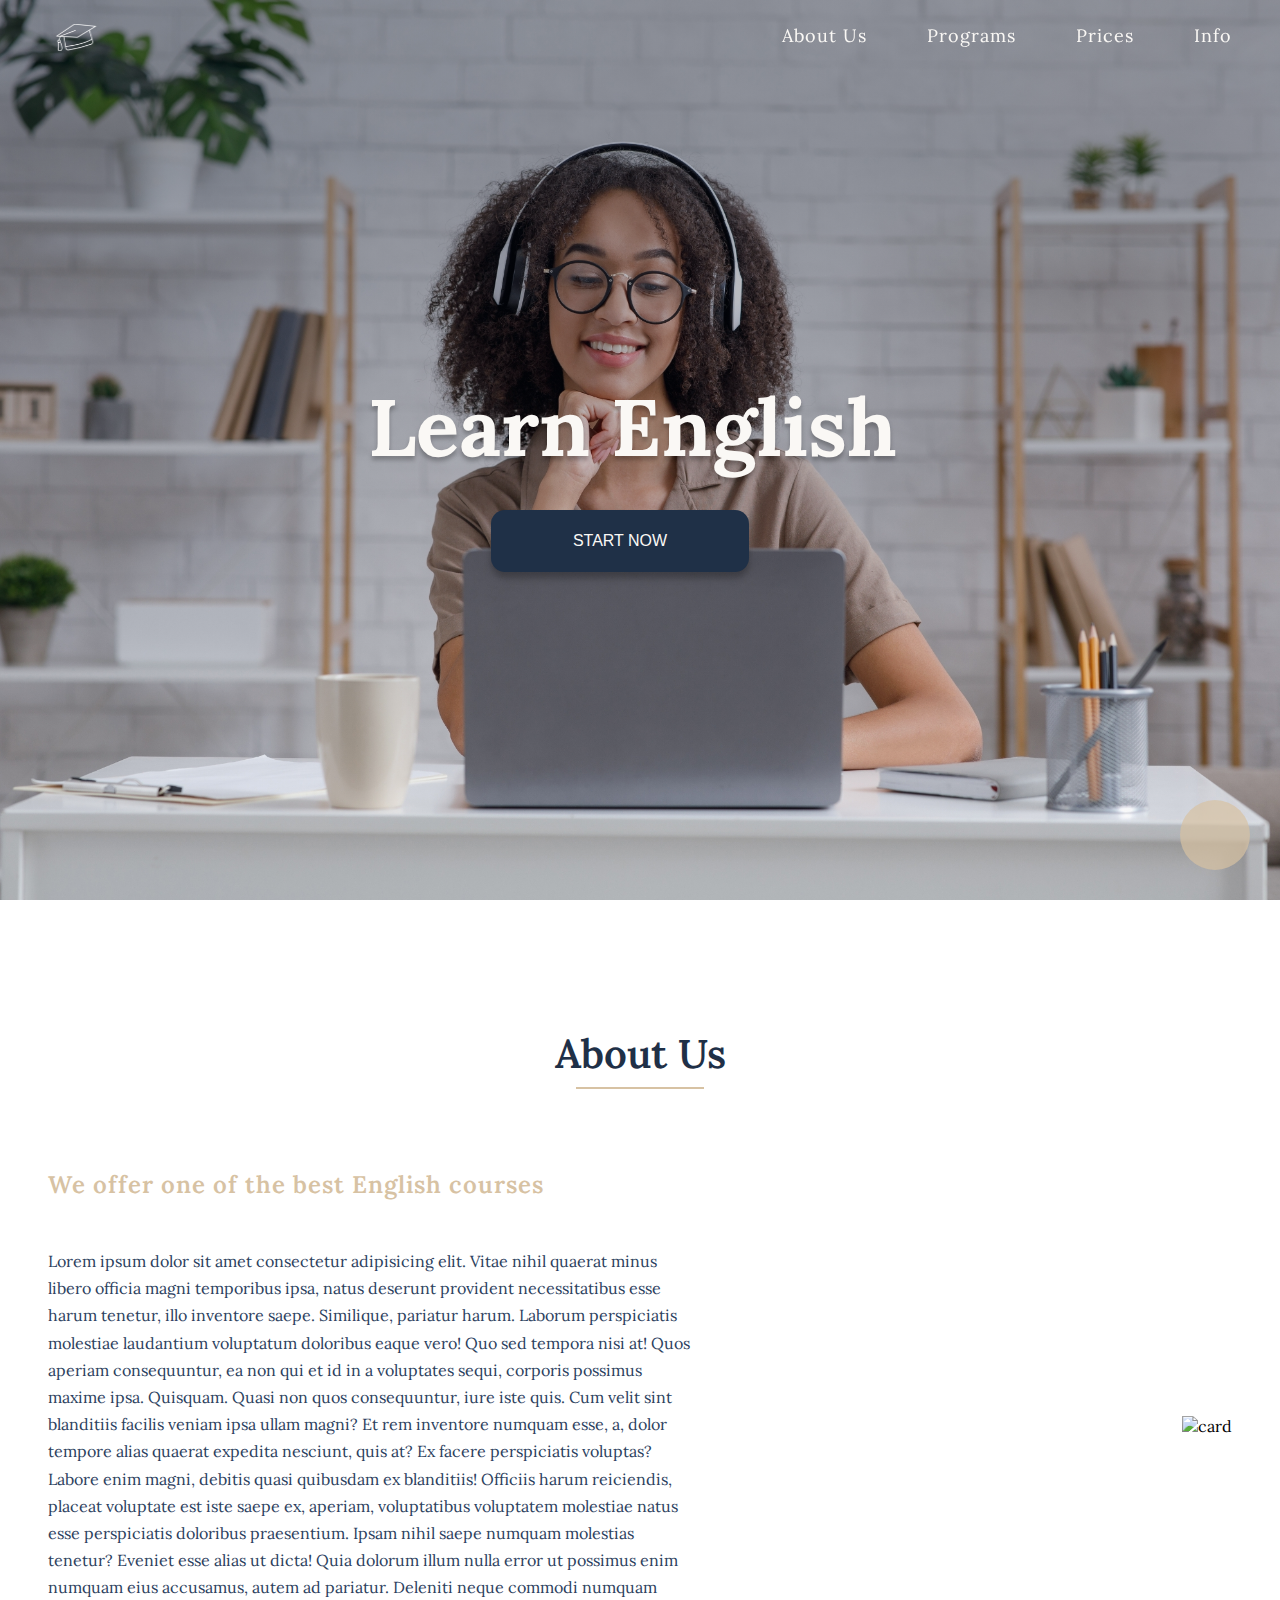
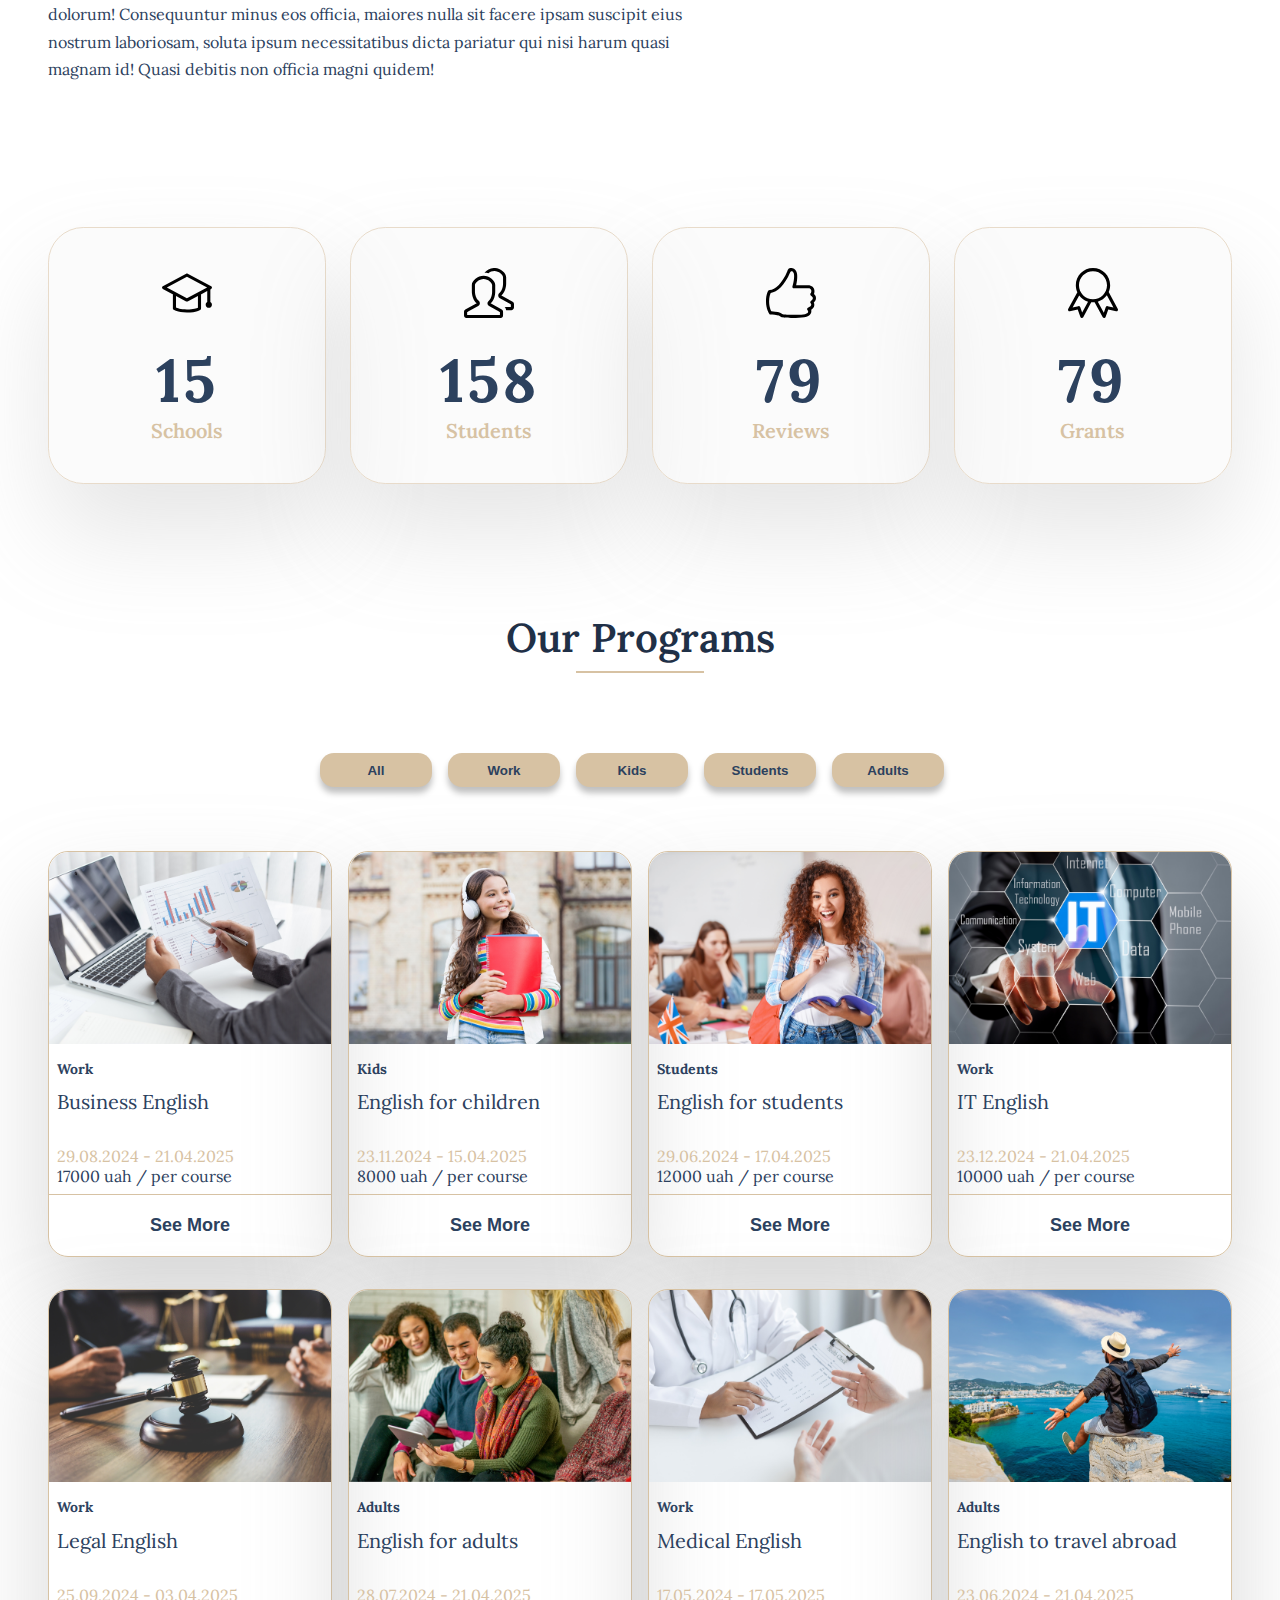
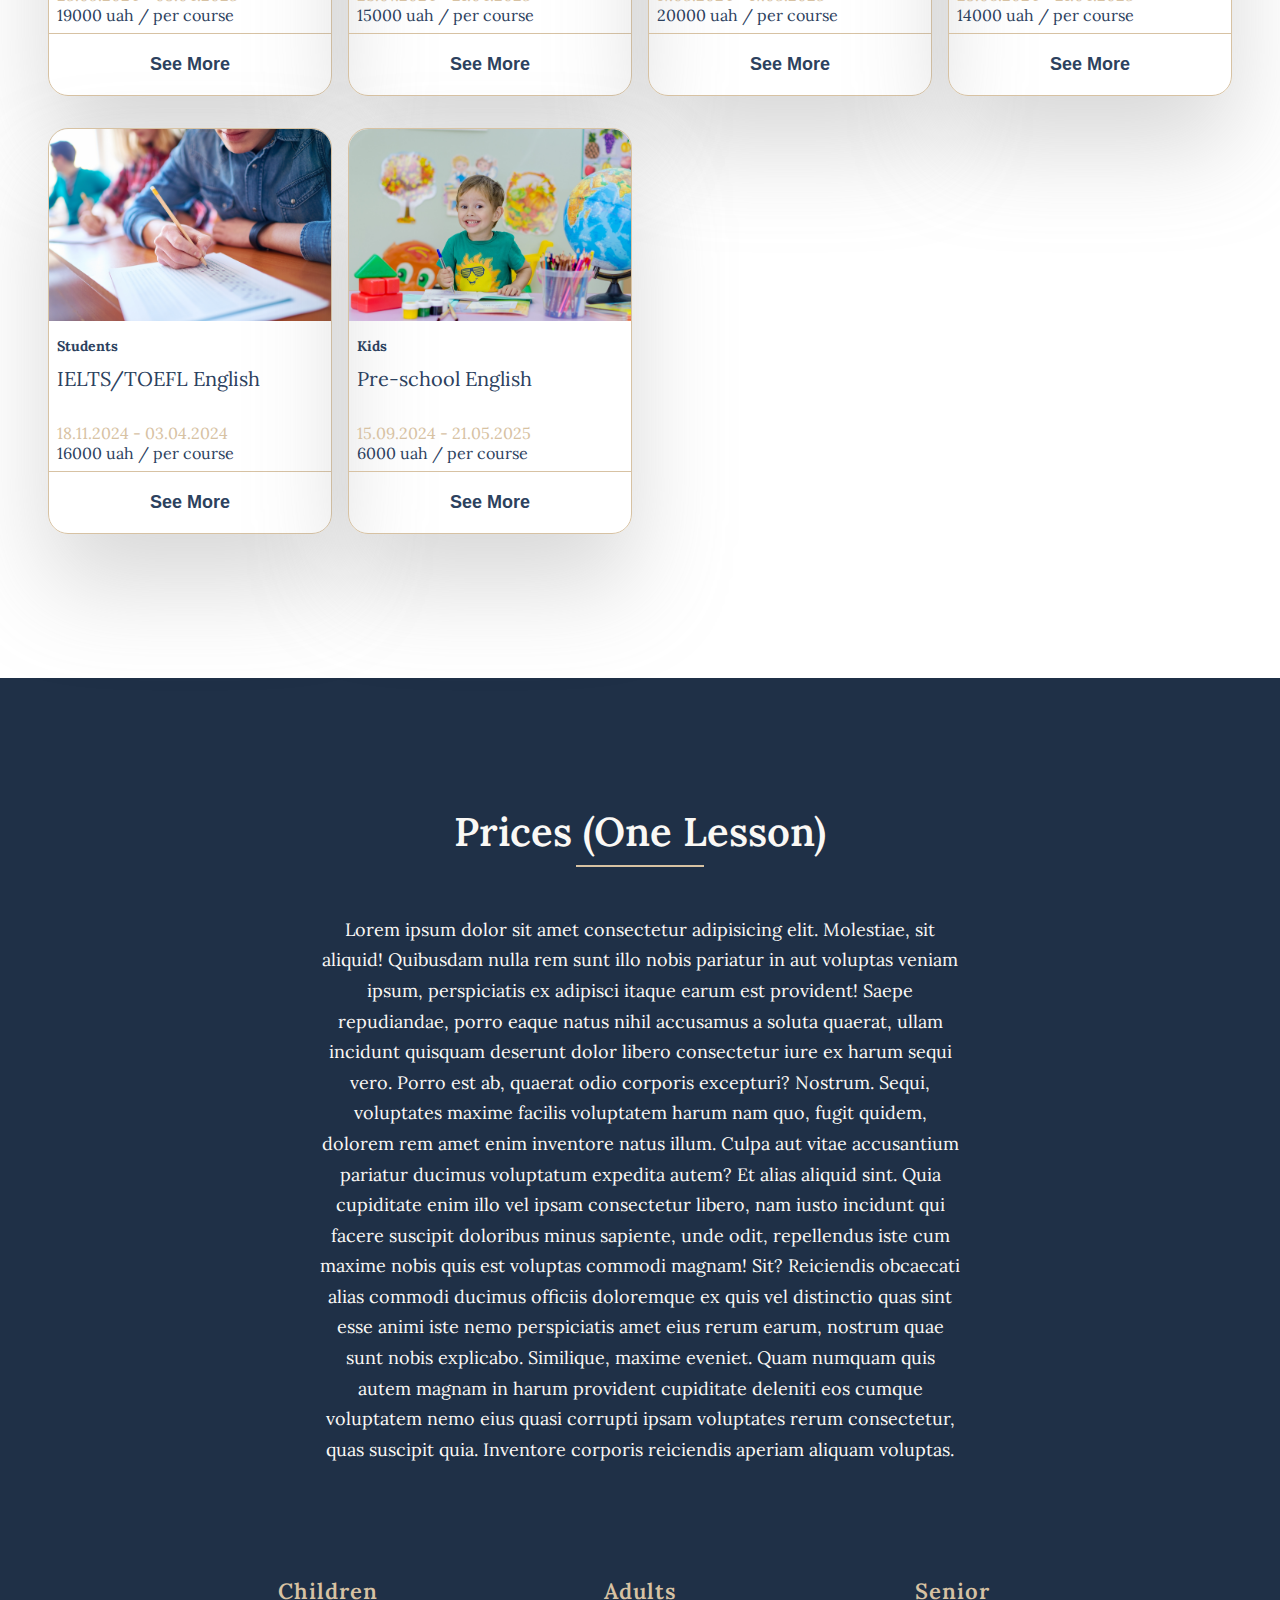
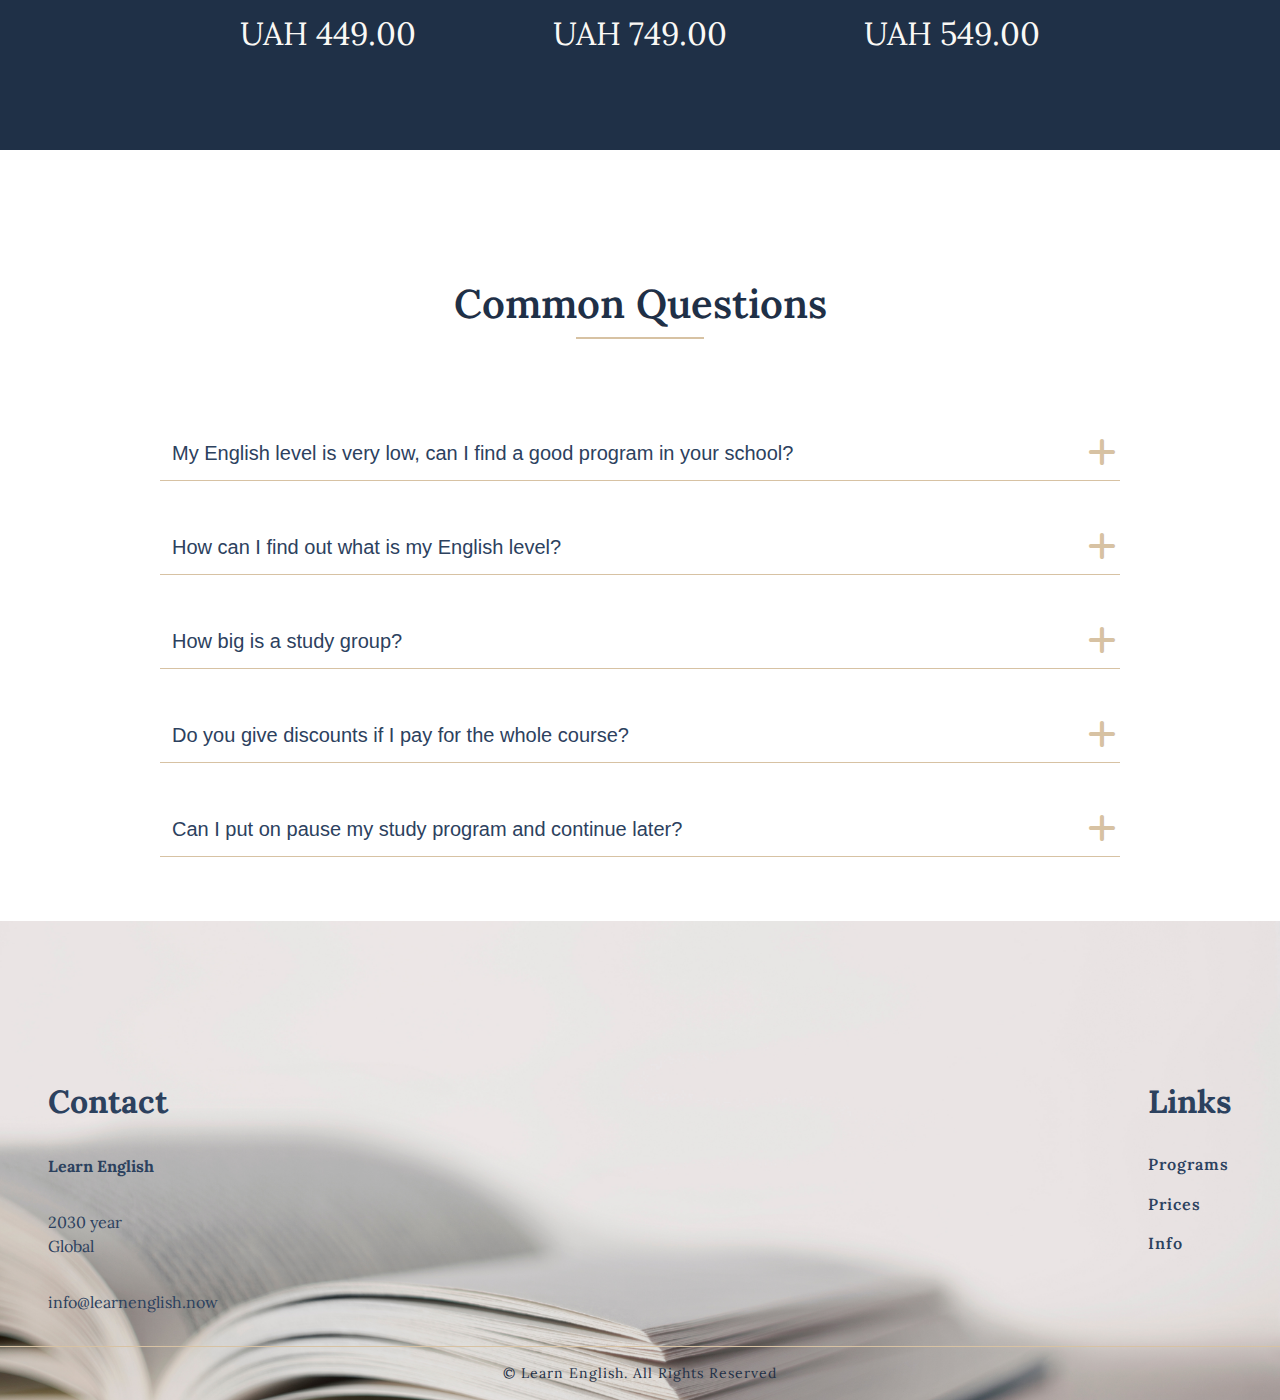
==== commit e3ac86fb: "Update index.html" ====
--- a/index.html
+++ b/index.html
@@ -52,7 +52,7 @@
               <a href="#about" class="nav-link">About us</a>
             </li>
             <li class="nav-item">
-              <a href="#skiareas" class="nav-link">Programs</a>
+              <a href="#programareas" class="nav-link">Programs</a>
             </li>
             <li class="nav-item">
               <a href="#prices" class="nav-link">Prices</a>
@@ -132,7 +132,7 @@
               media="(max-width: 760px)"
               srcset="./assets/card/book.png"
             />
-            <img src="./assets/card/book.svg" alt="ski card" />
+            <img src="./assets/card/book.svg" alt="card" />
           </picture>
         </article>
       </section>
@@ -181,8 +181,8 @@
       </section>
       <!-- end of numbers -->
 
-      <!-- ski areas -->
-      <section class="section section-areas" id="skiareas">
+      <!-- program areas -->
+      <section class="section section-areas" id="programareas">
         <div class="section-heading">
           <h2>Our programs</h2>
           <div class="underline"></div>
@@ -193,7 +193,7 @@
           <!-- end of single program -->
         </div>
       </section>
-      <!-- end of ski areas -->
+      <!-- end of program areas -->
 
       <!-- prices -->
       <div class="section-prices">
@@ -410,7 +410,7 @@
             <h3>Links</h3>
             <ul class="contact-links">
               <li>
-                <a href="#skiareas" class="nav-link">programs</a>
+                <a href="#programareas" class="nav-link">programs</a>
               </li>
               <li>
                 <a href="#prices" class="nav-link">prices</a>
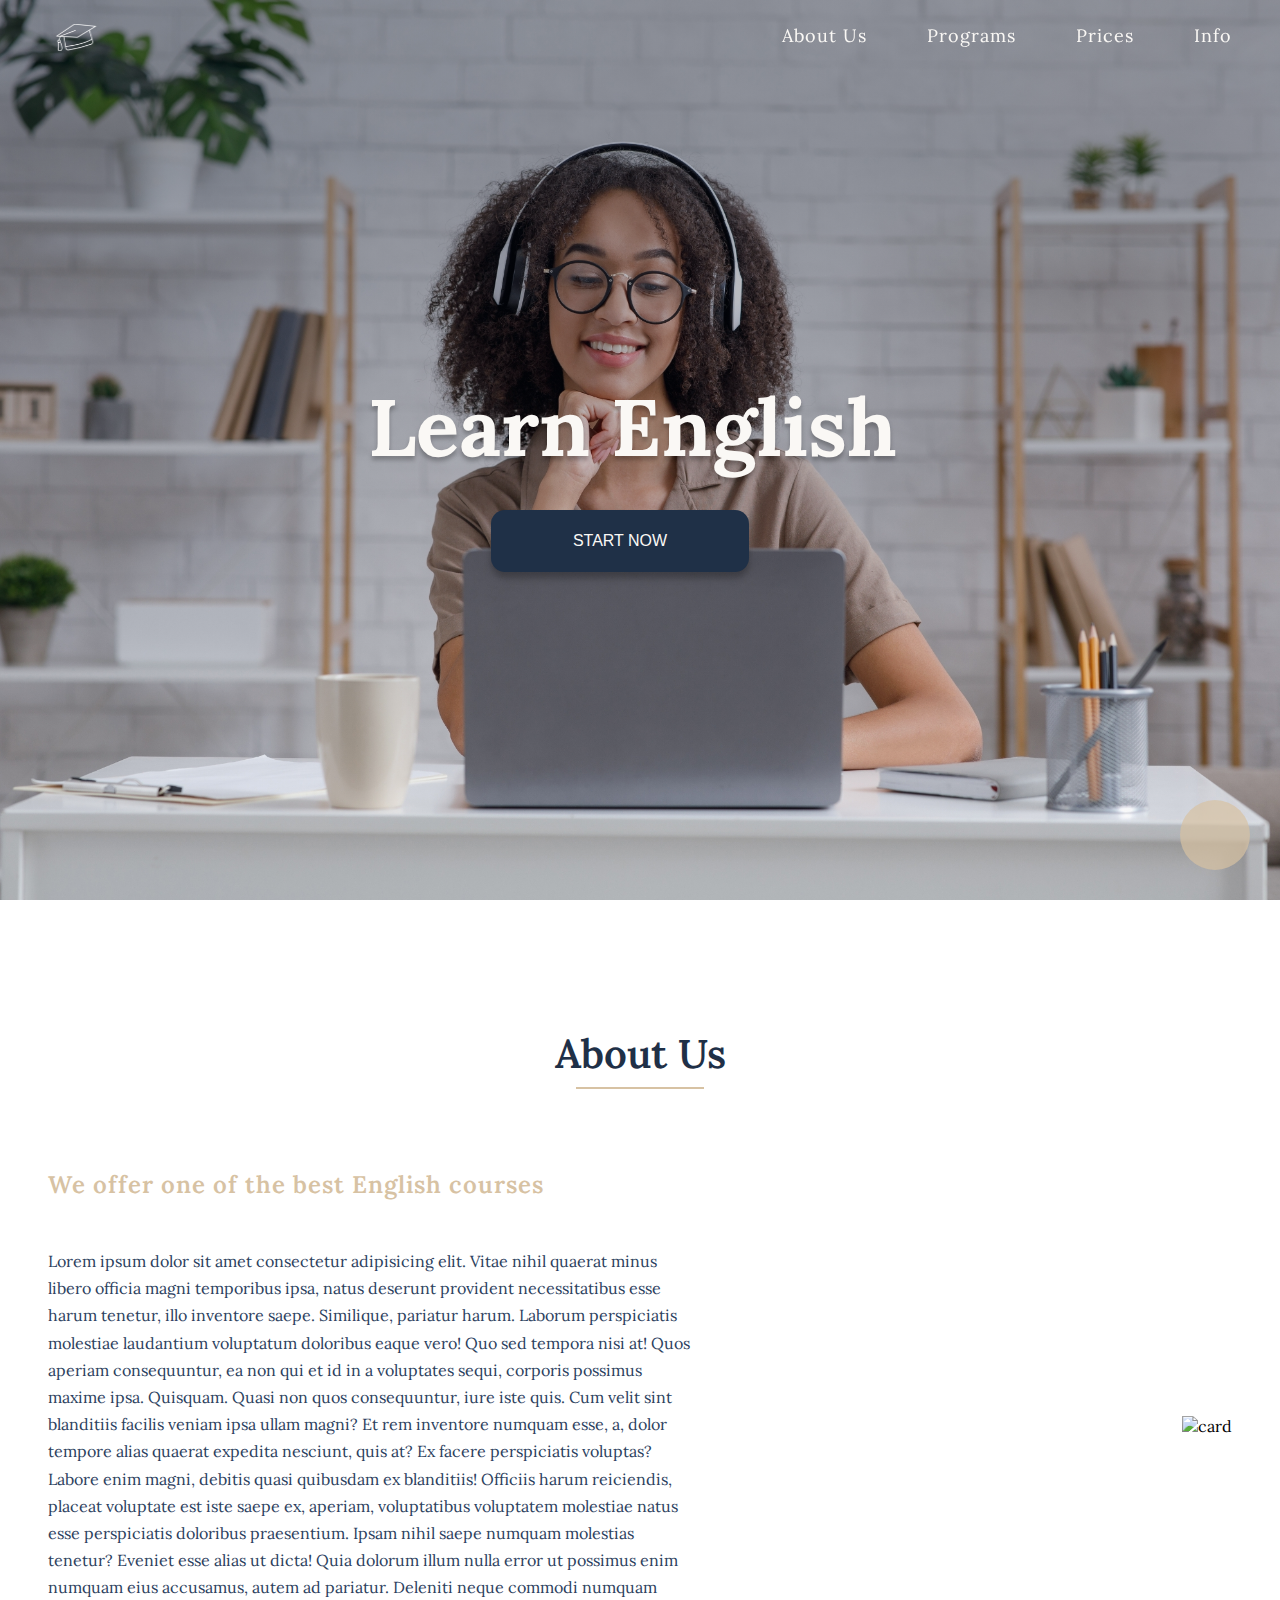
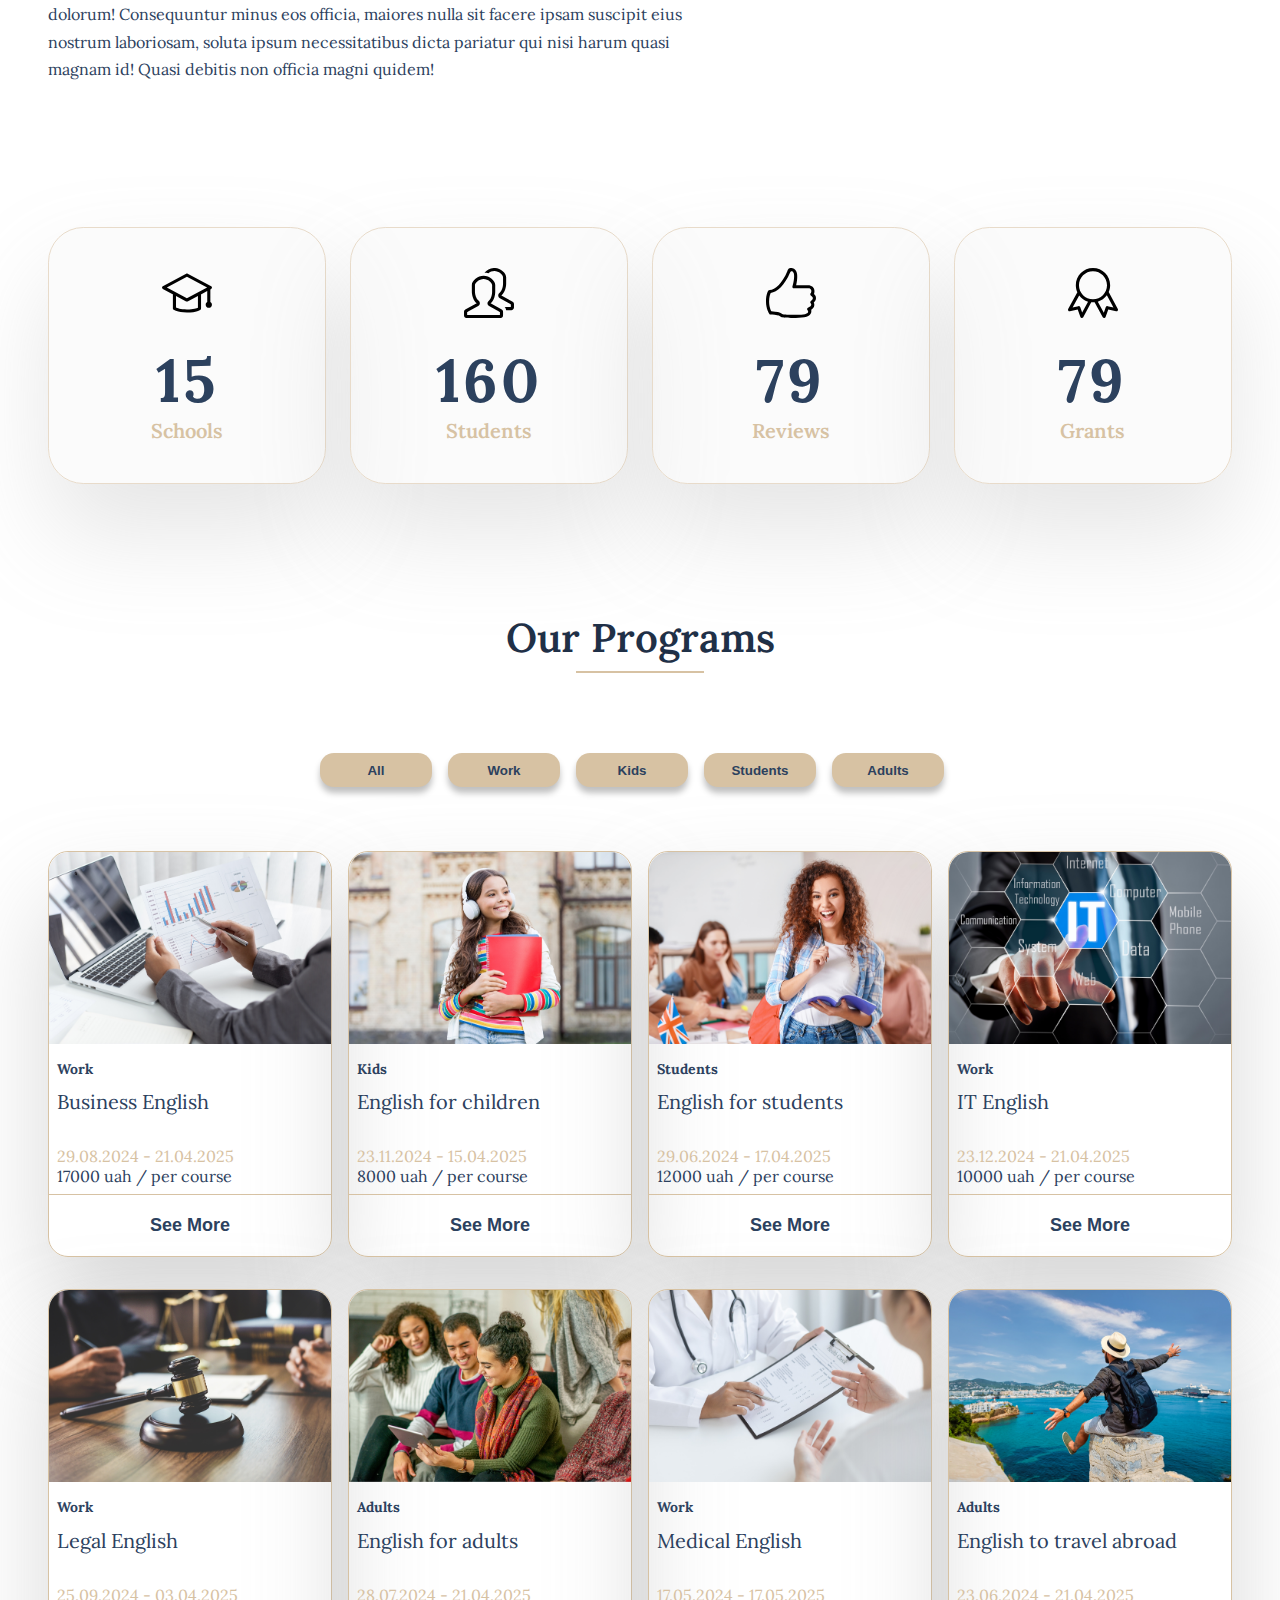
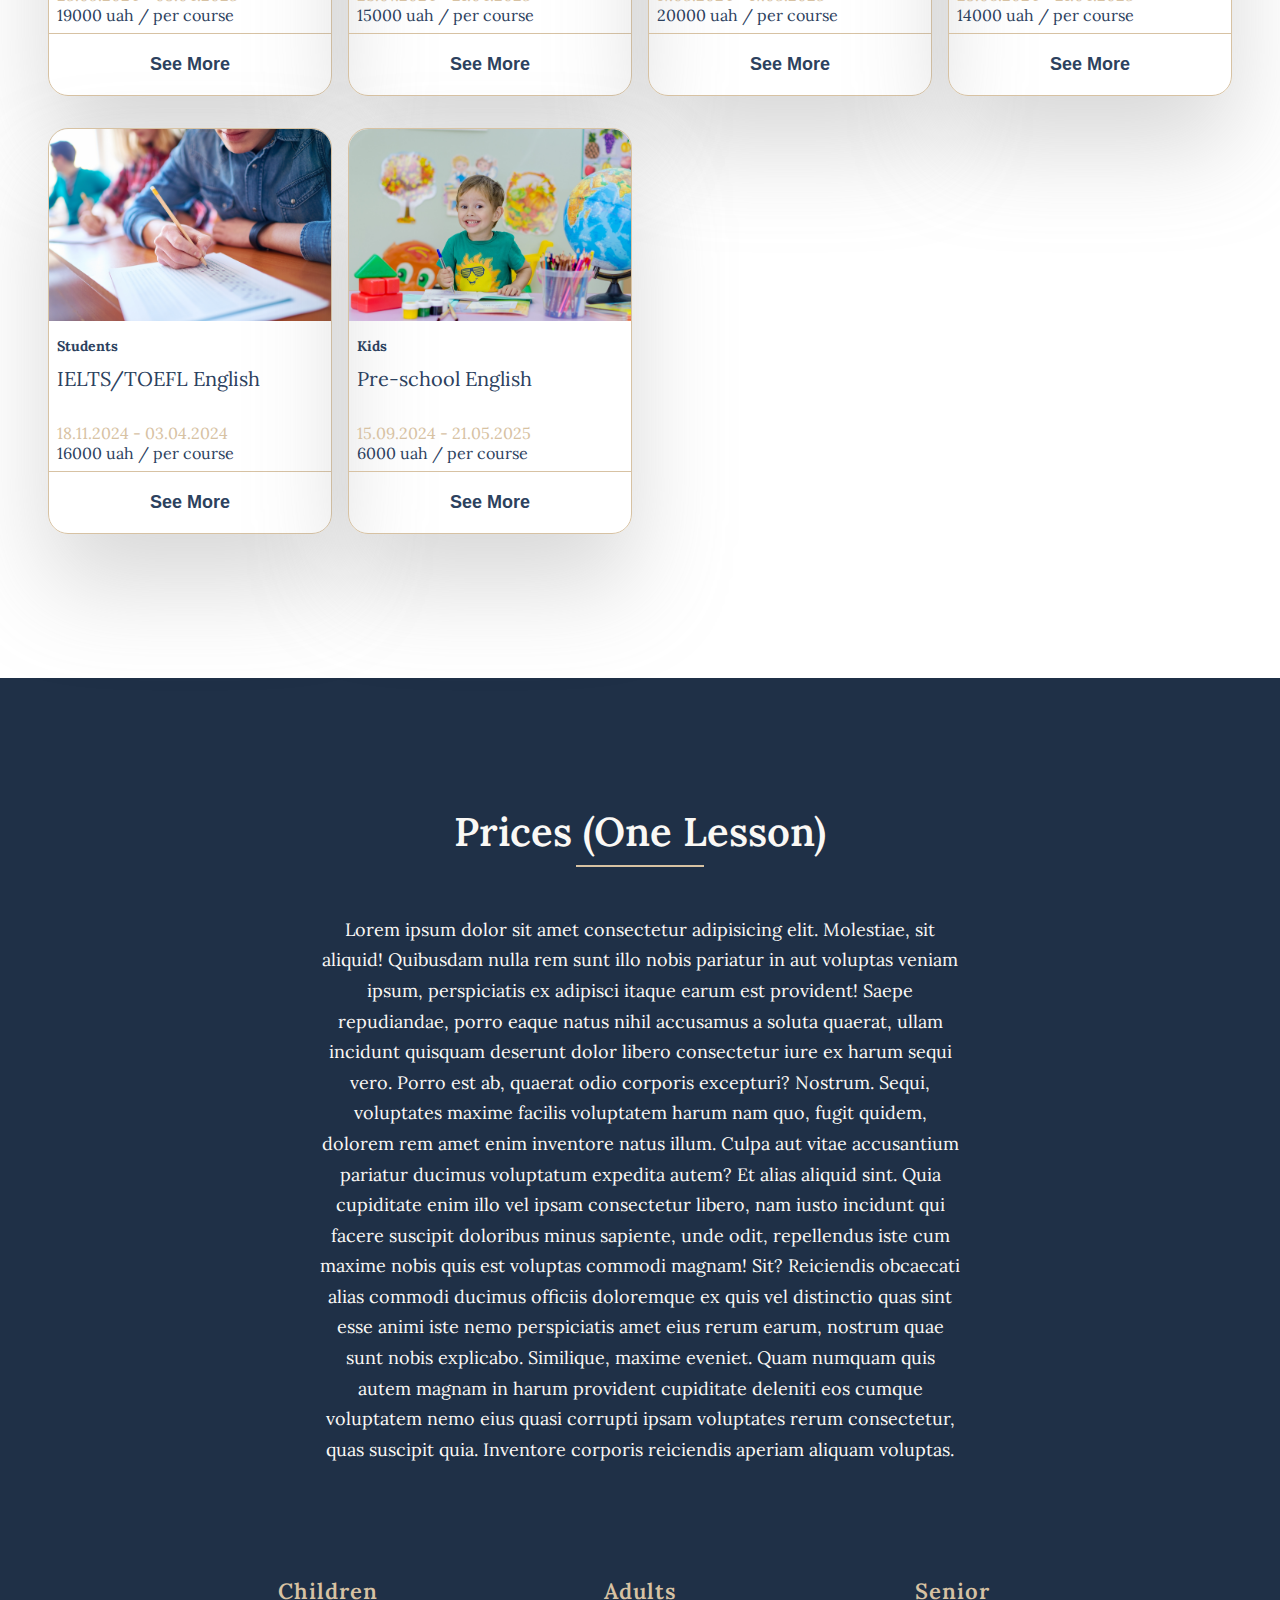
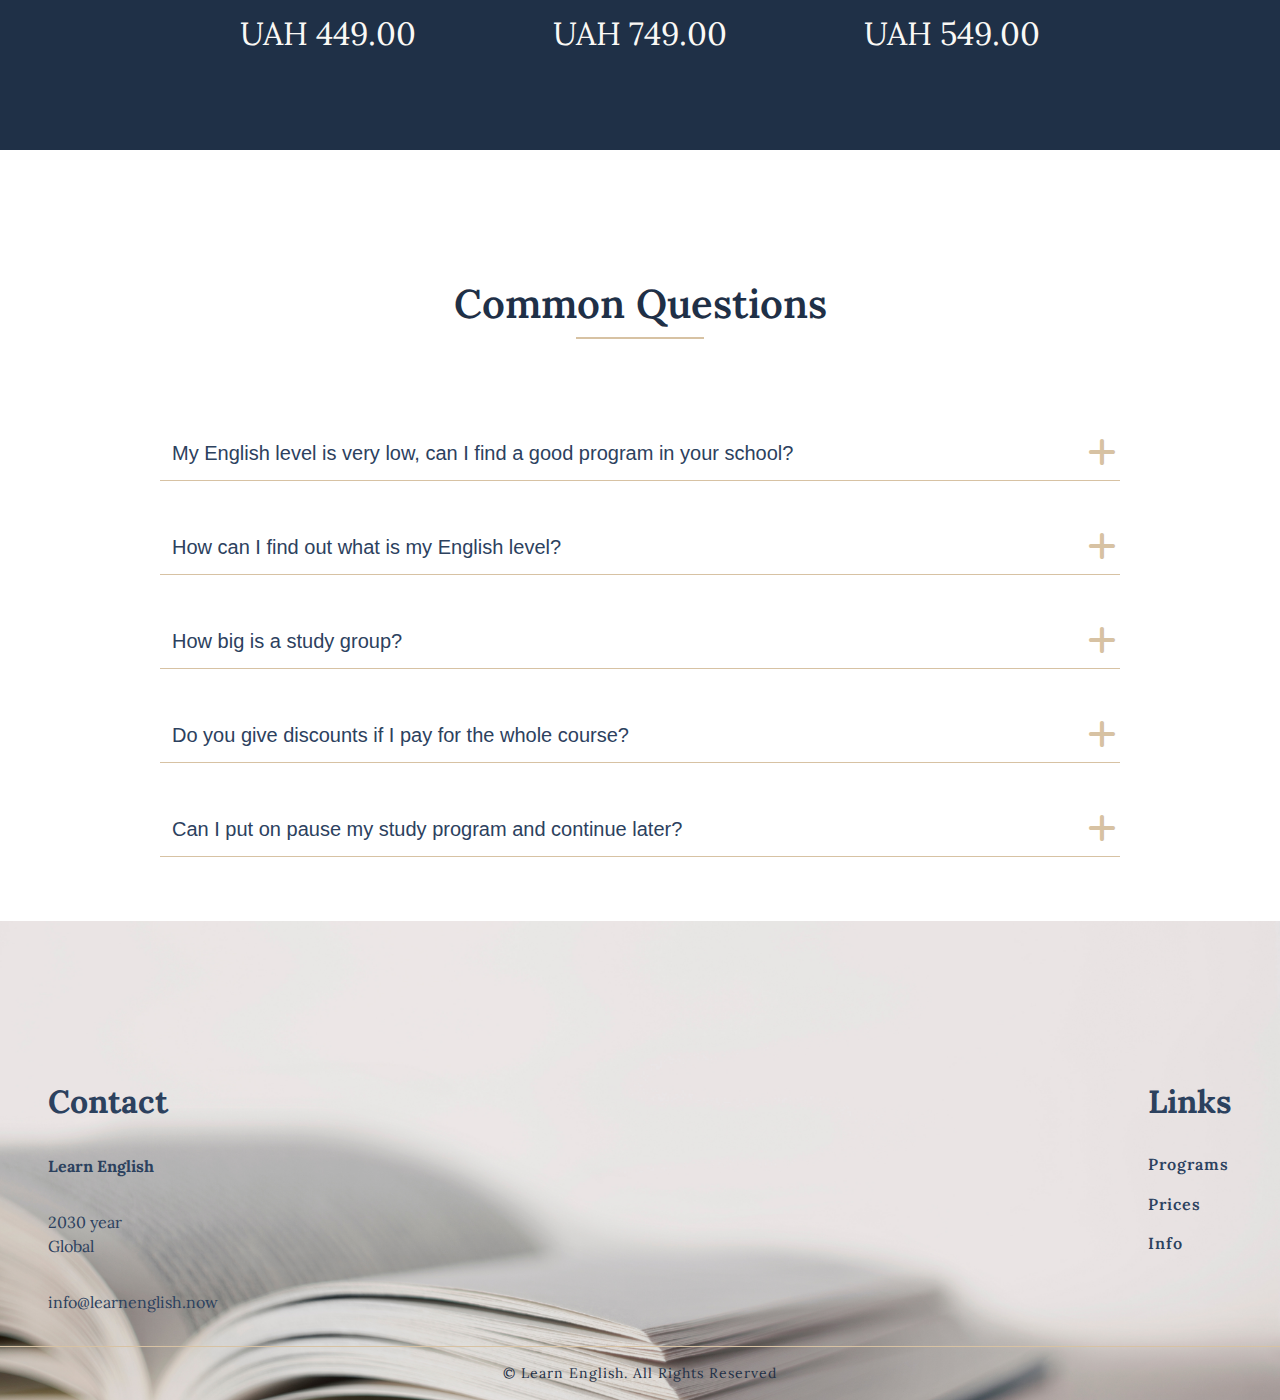
==== commit 8c557efd: "Update index.html" ====
--- a/index.html
+++ b/index.html
@@ -82,7 +82,7 @@
       </header>
       <!-- end of header -->
       <!--==================== NOTIFICATION TOAST ====================-->
-      <div>
+      <section>
               <a href="tel:+380682030286" class="call-to-us"> </a>
 <div class="toast" data-toast>
         <button class="toast-close-btn" data-toast-close>
@@ -93,7 +93,7 @@
           <p class="toast-message">Any questions? <br/>Contact us!</p>
         </div>
       </div>
-      </div>
+      </section>
       <!-- about -->
       <section class="section" id="about">
         <div class="section-heading">
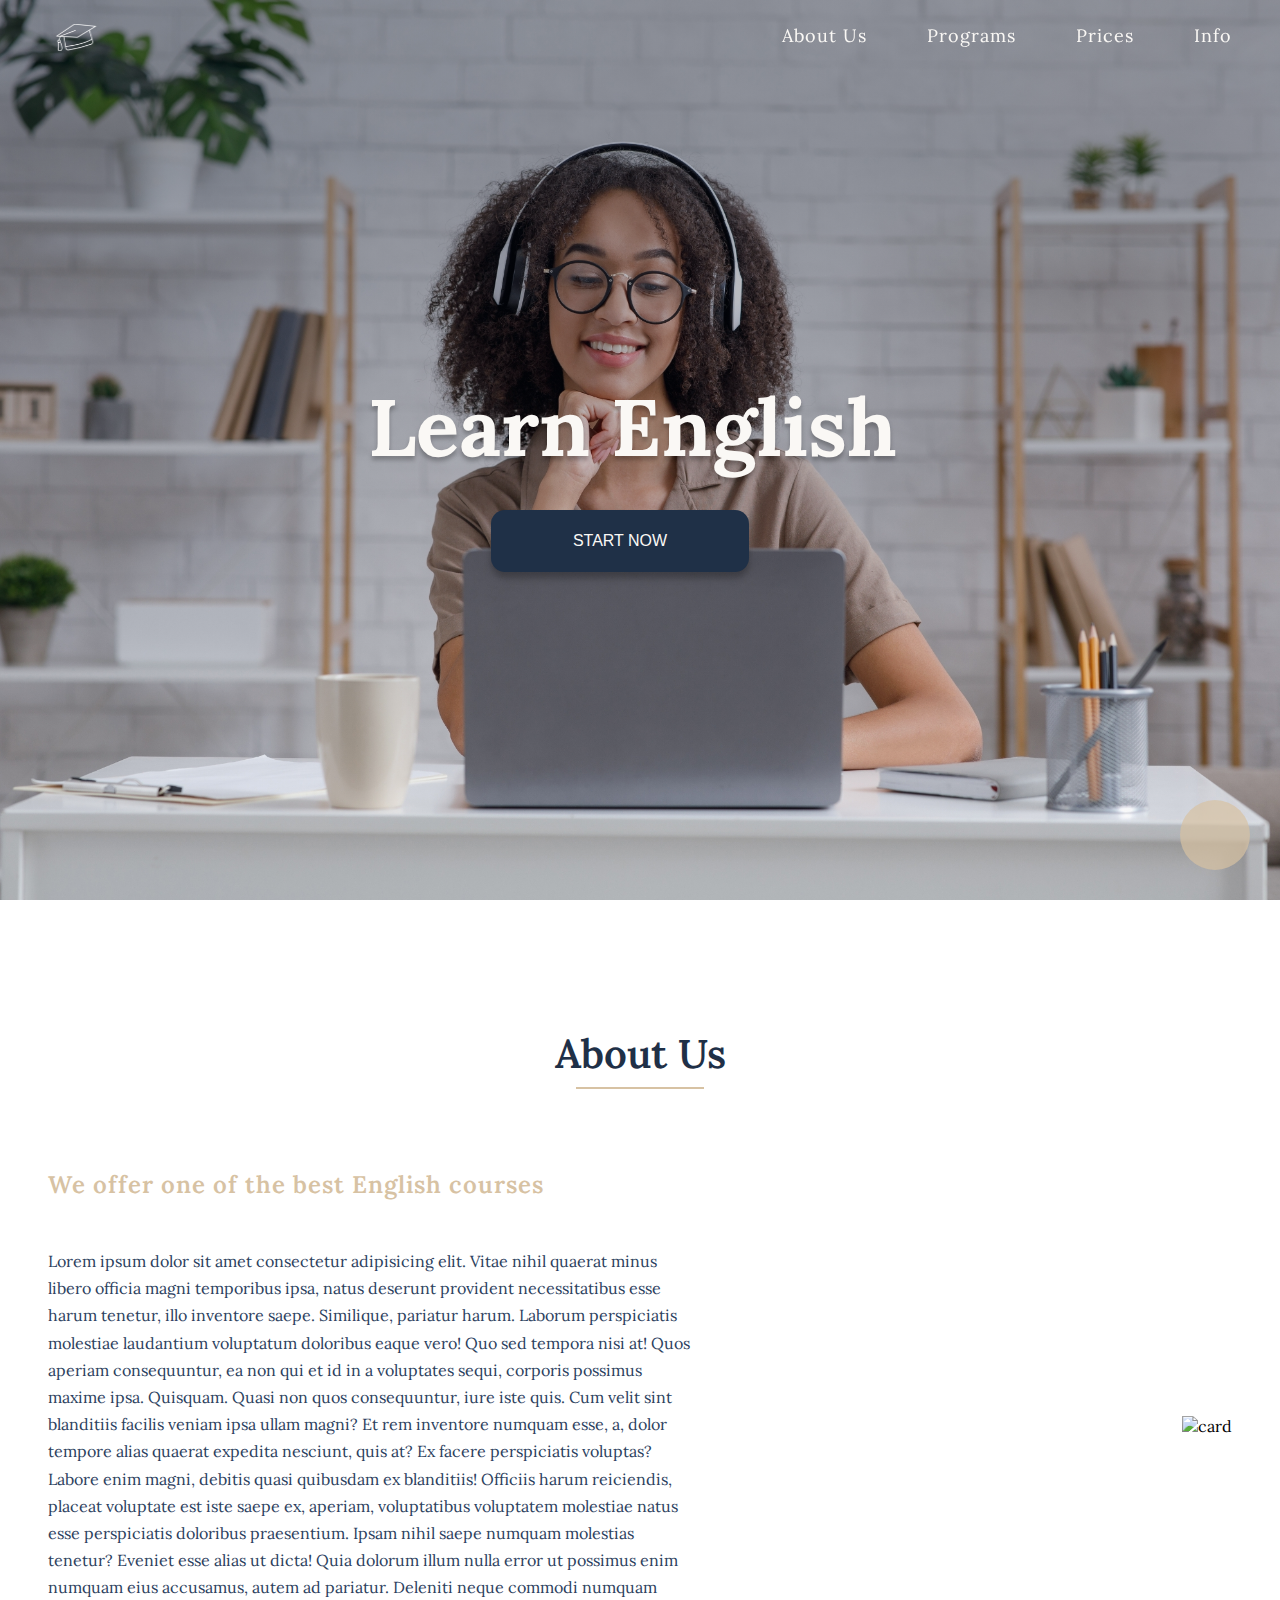
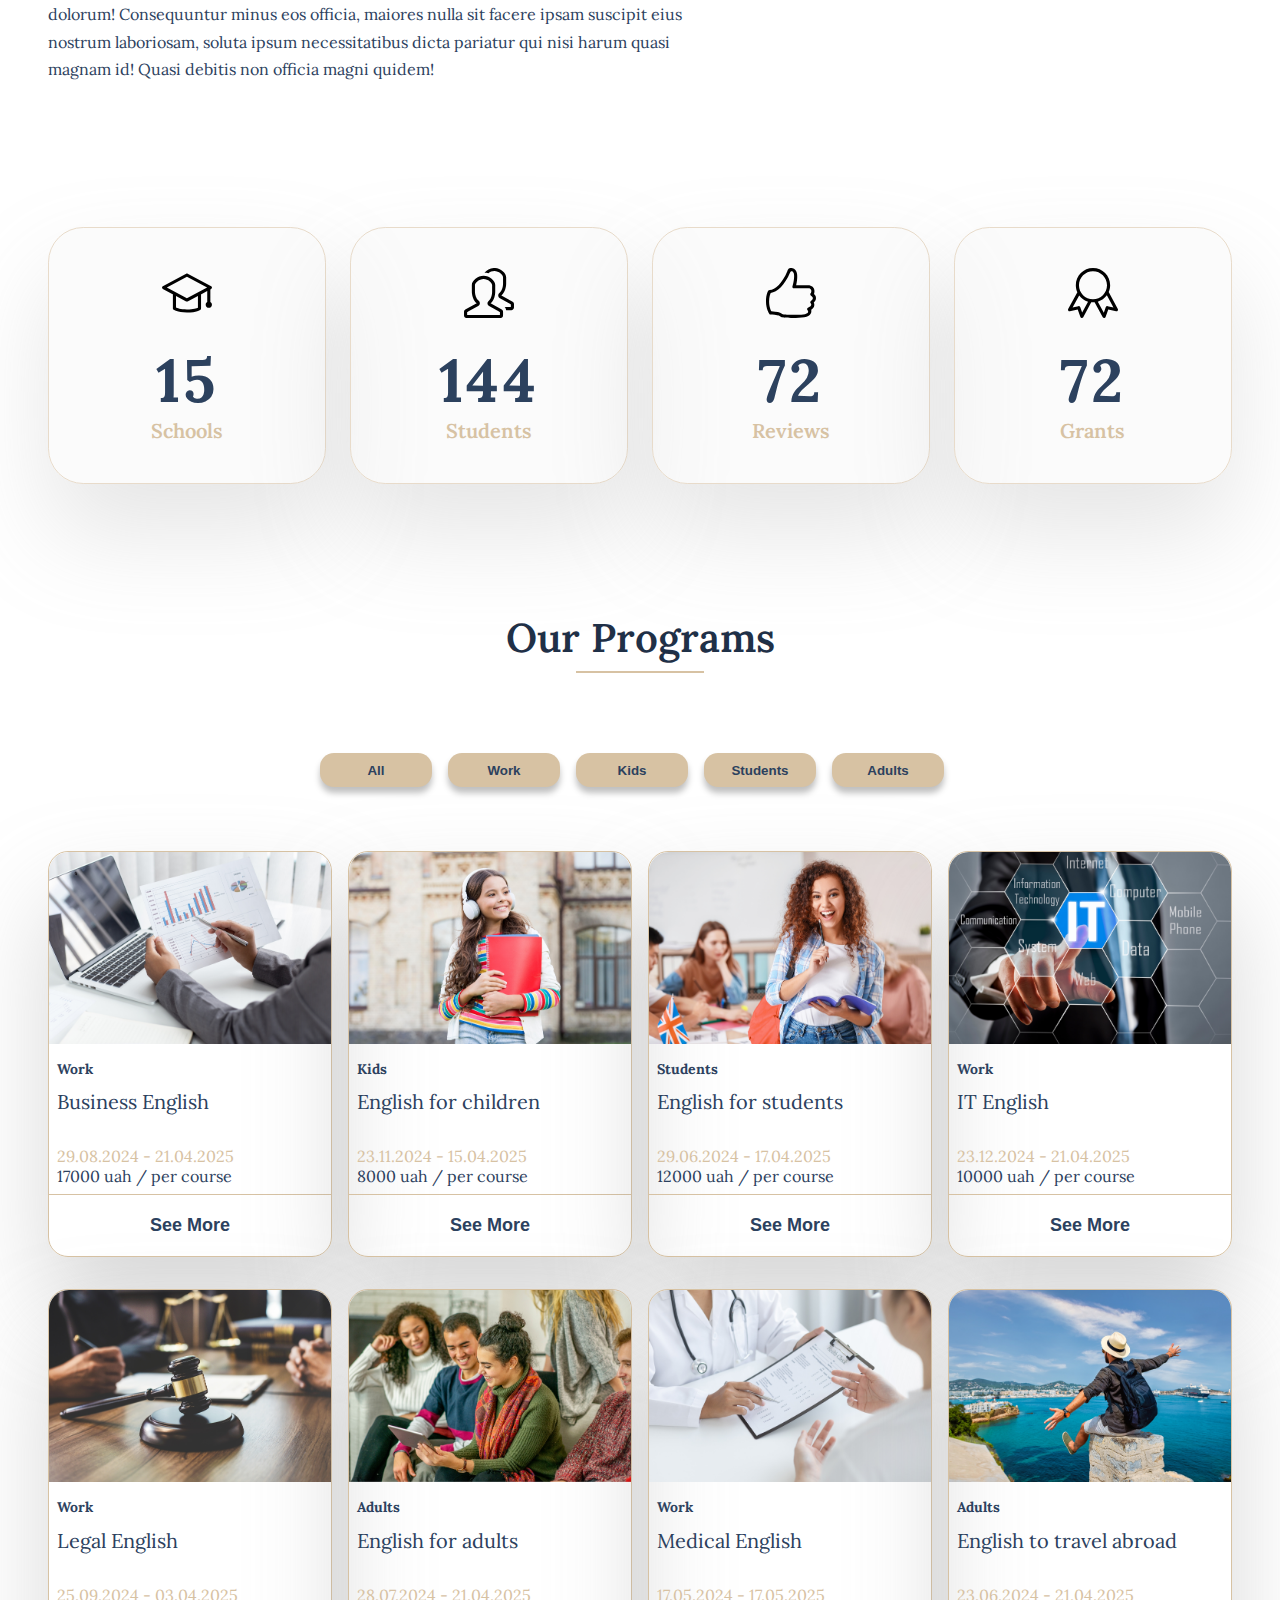
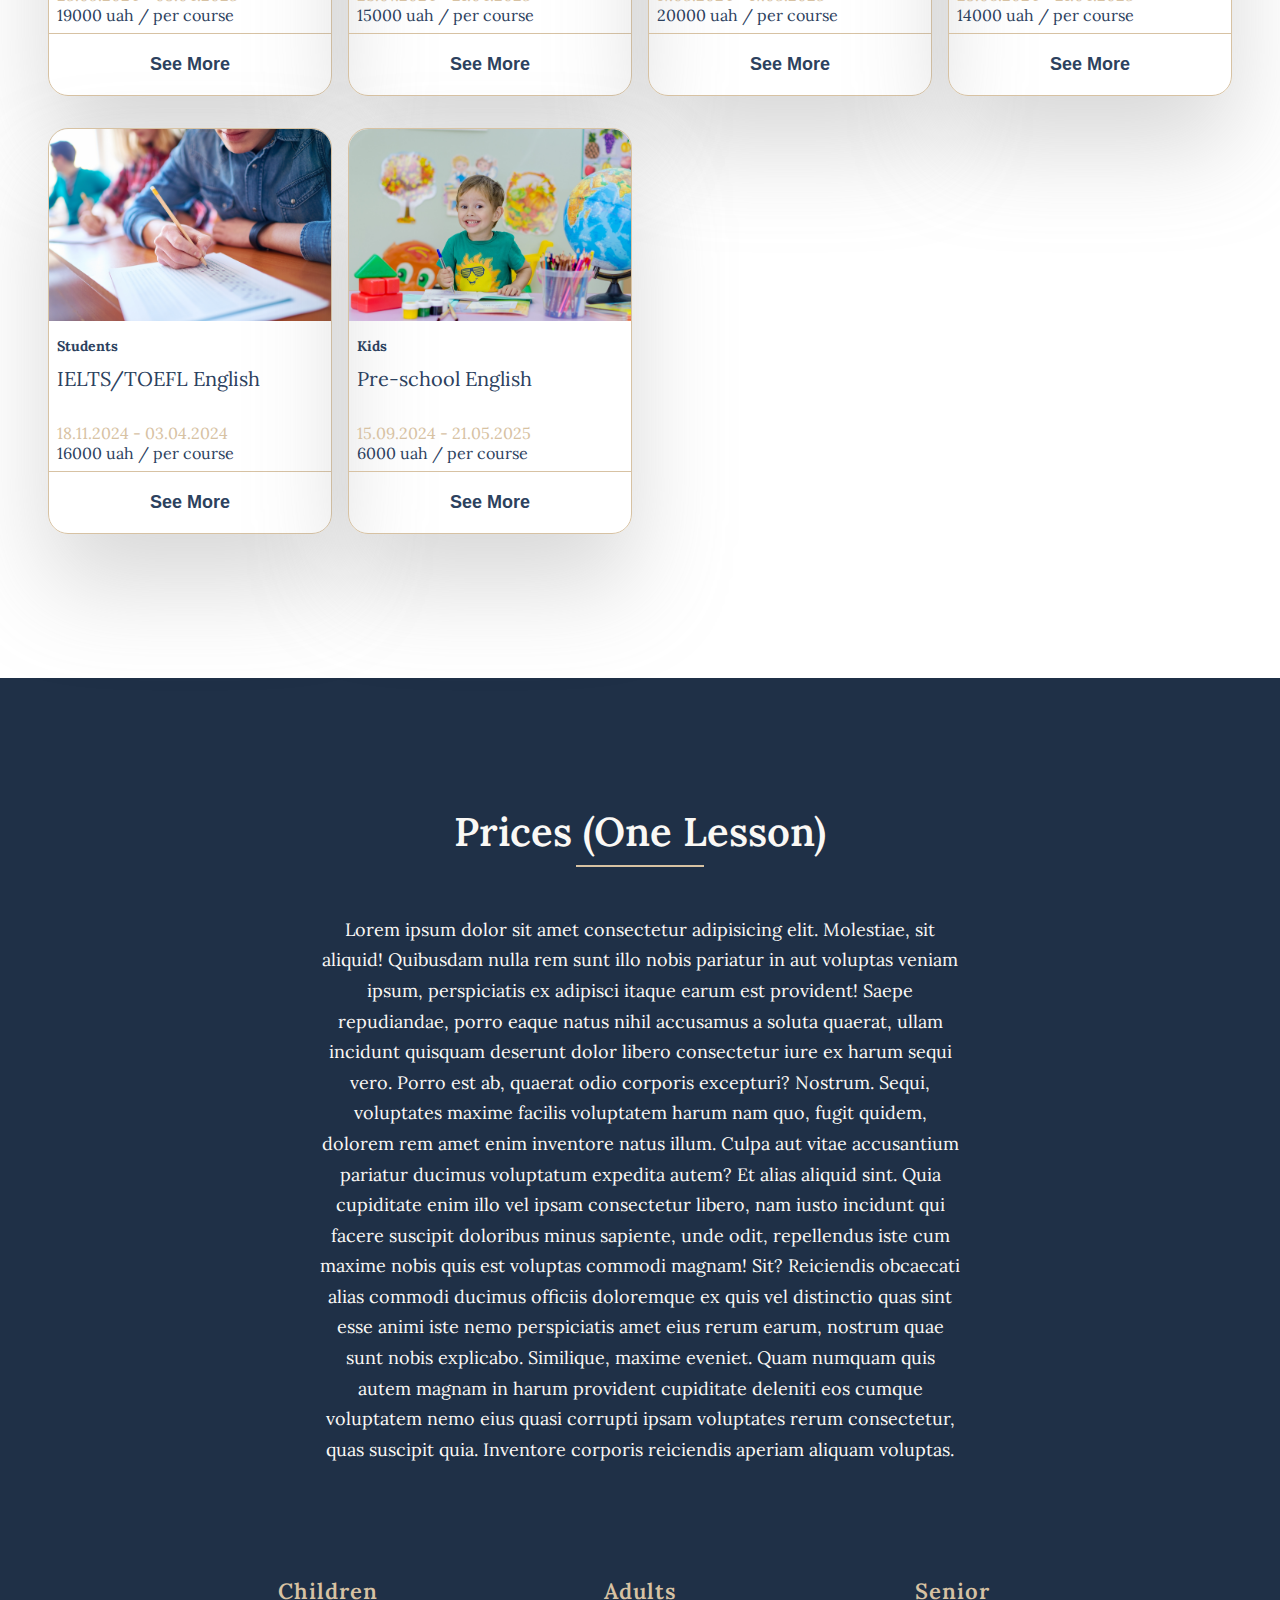
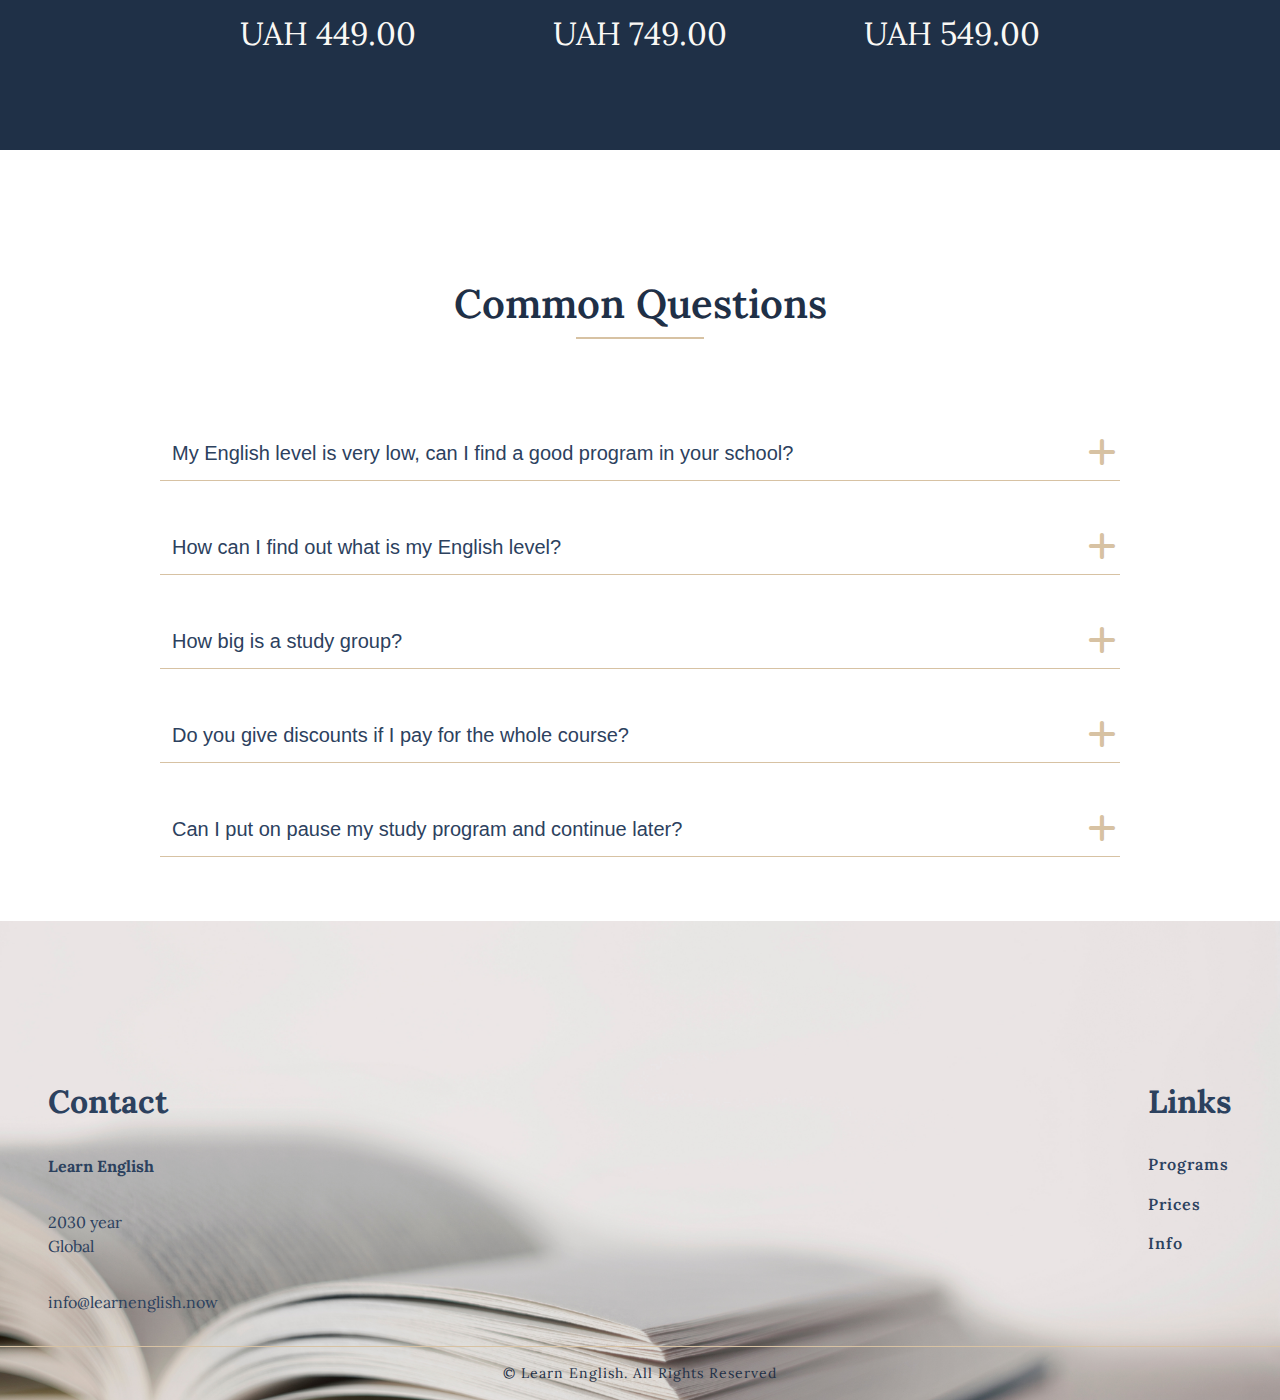
==== commit 1da385ec: "Update index.html" ====
--- a/index.html
+++ b/index.html
@@ -83,12 +83,11 @@
       <!-- end of header -->
       <!--==================== NOTIFICATION TOAST ====================-->
       <section>
-              <a href="tel:+380682030286" class="call-to-us"> </a>
+              <a href="tel:+380682030286" class="call-to-us"></a>
 <div class="toast" data-toast>
         <button class="toast-close-btn" data-toast-close>
           <ion-icon name="close-outline"></ion-icon>
         </button>
-
         <div class="toast-detail">
           <p class="toast-message">Any questions? <br/>Contact us!</p>
         </div>
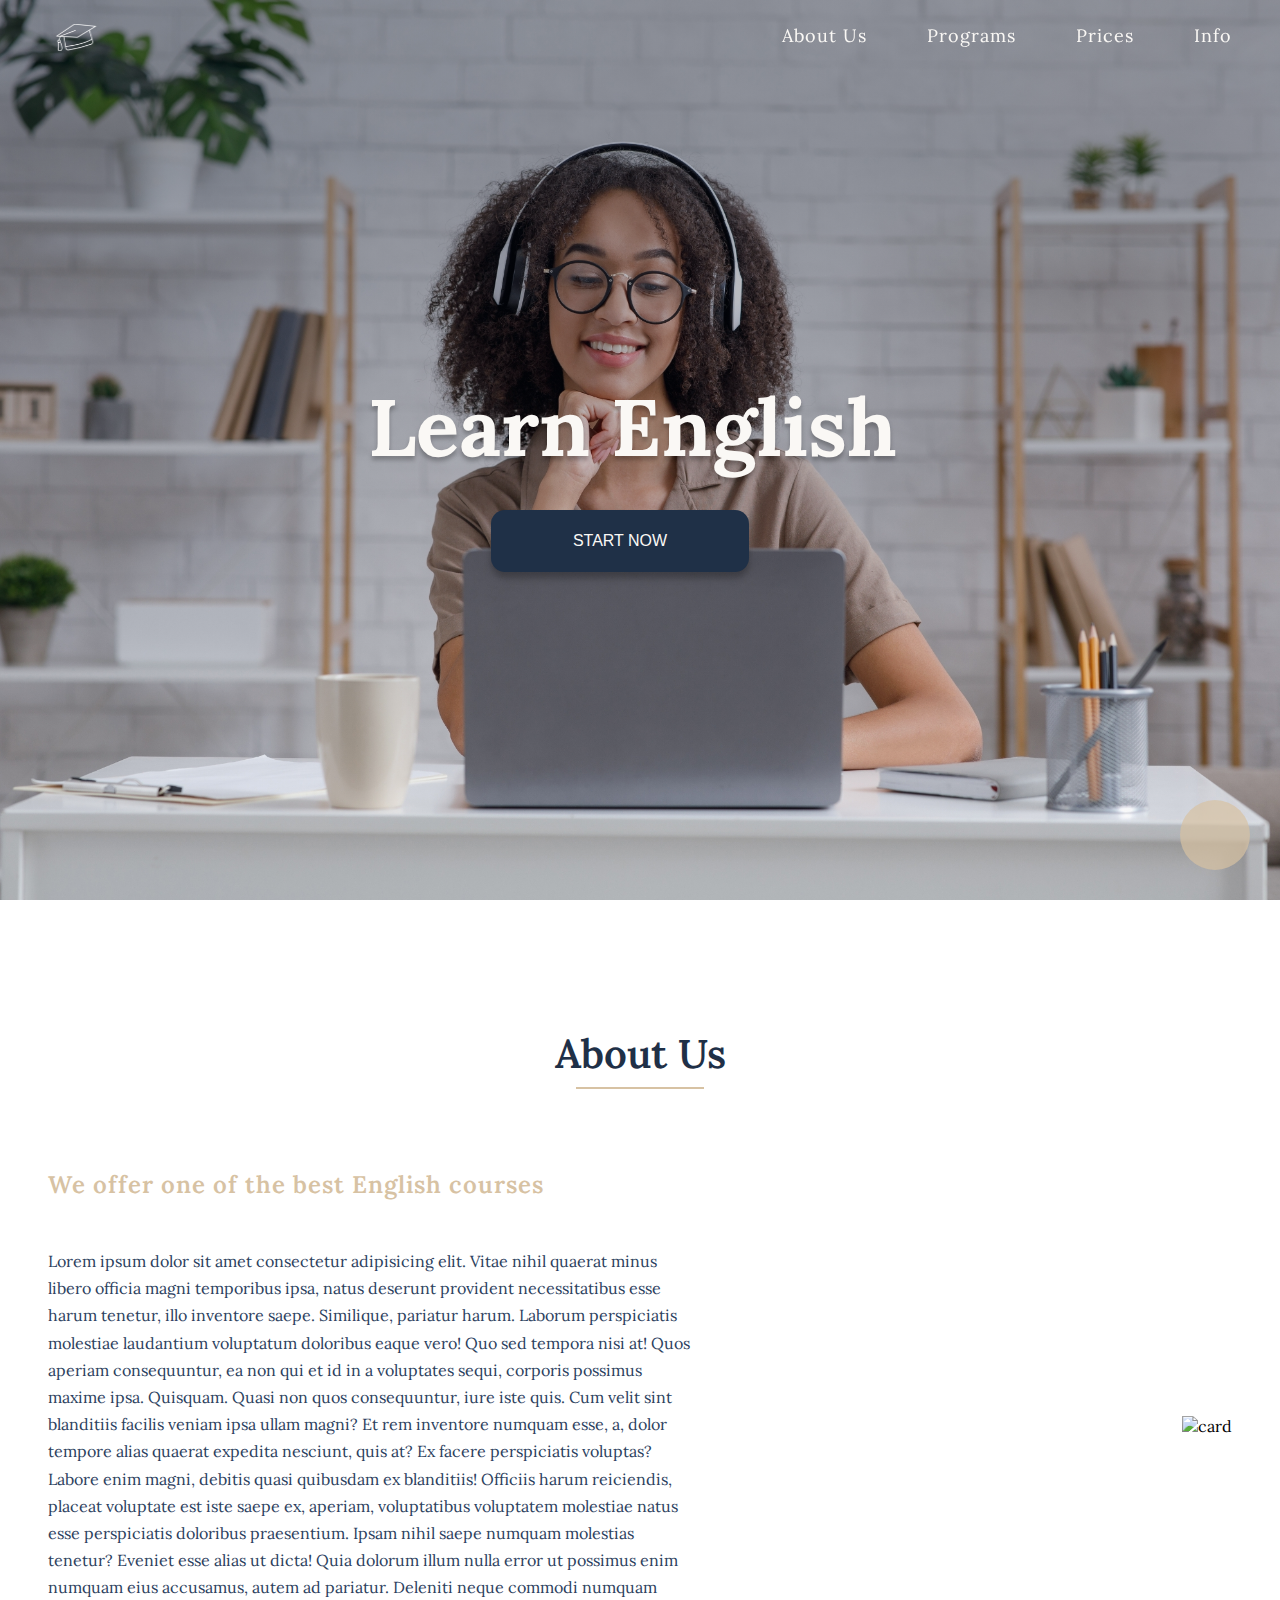
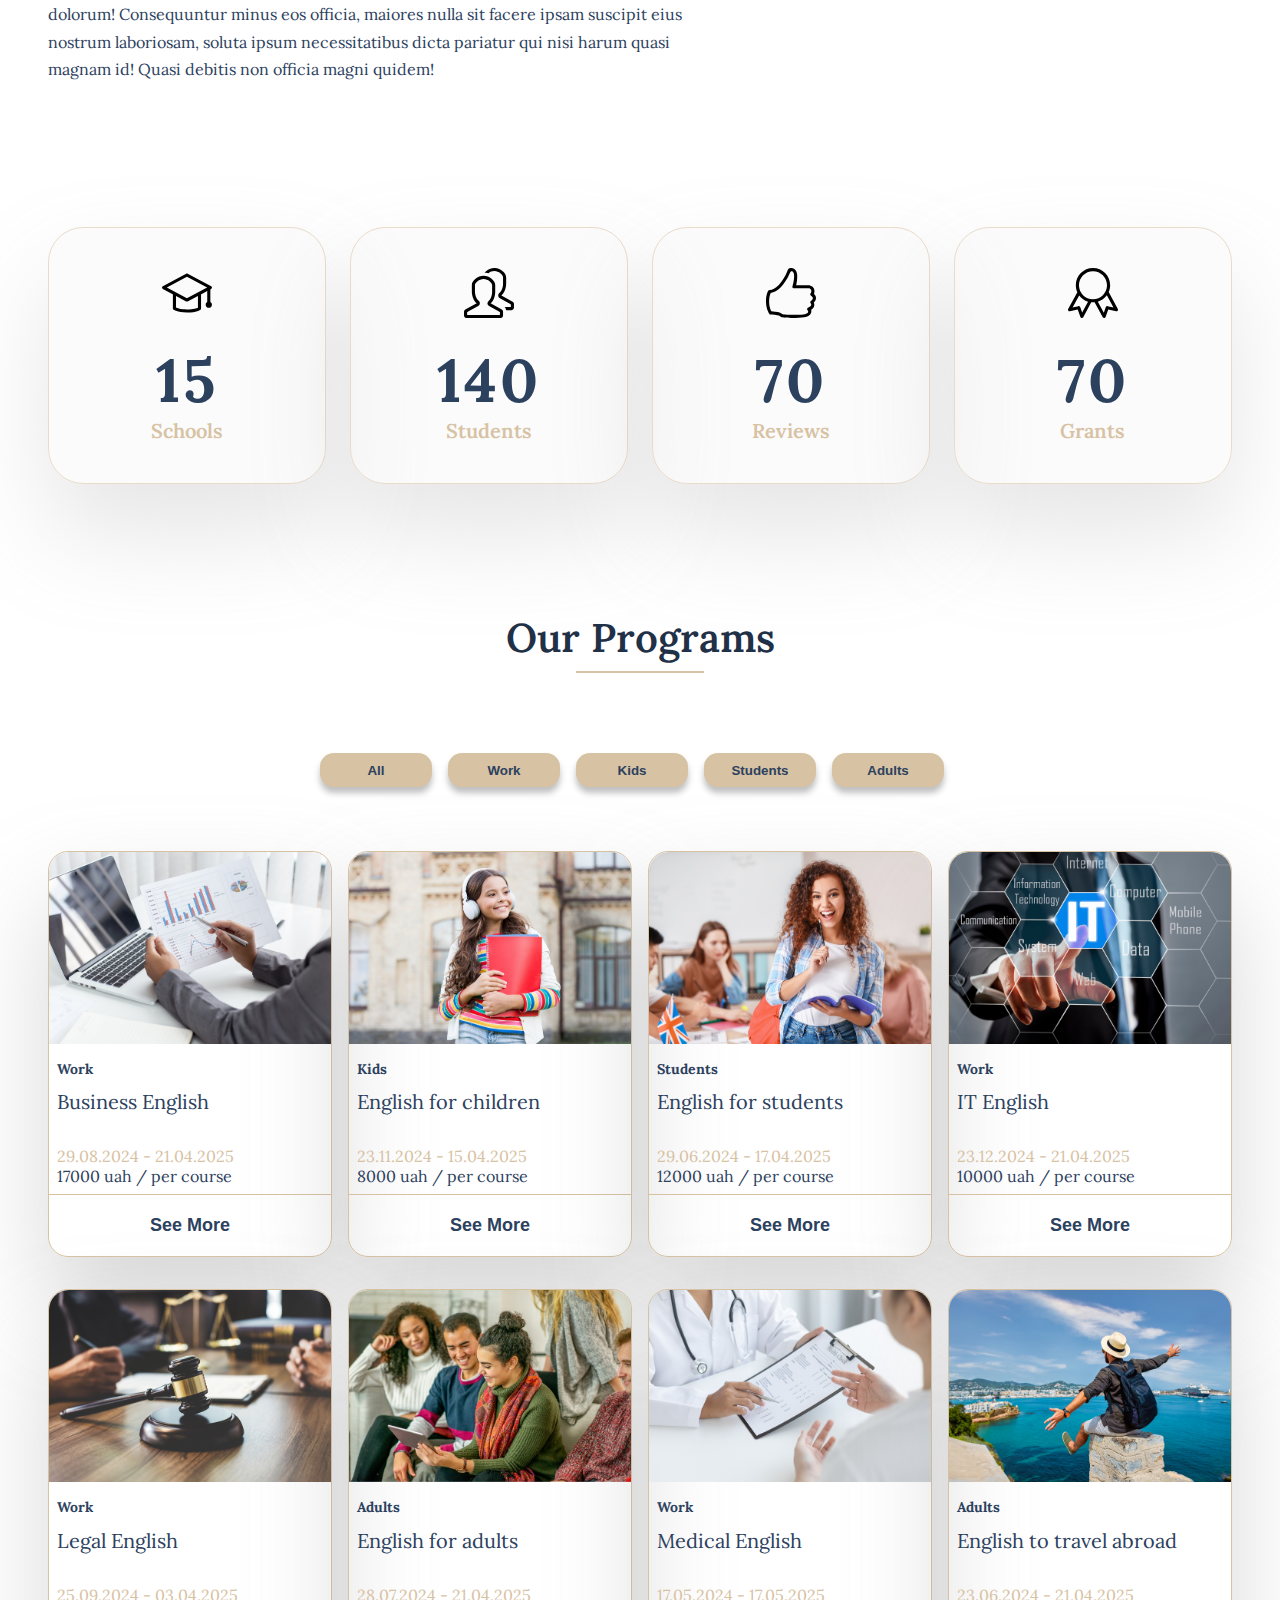
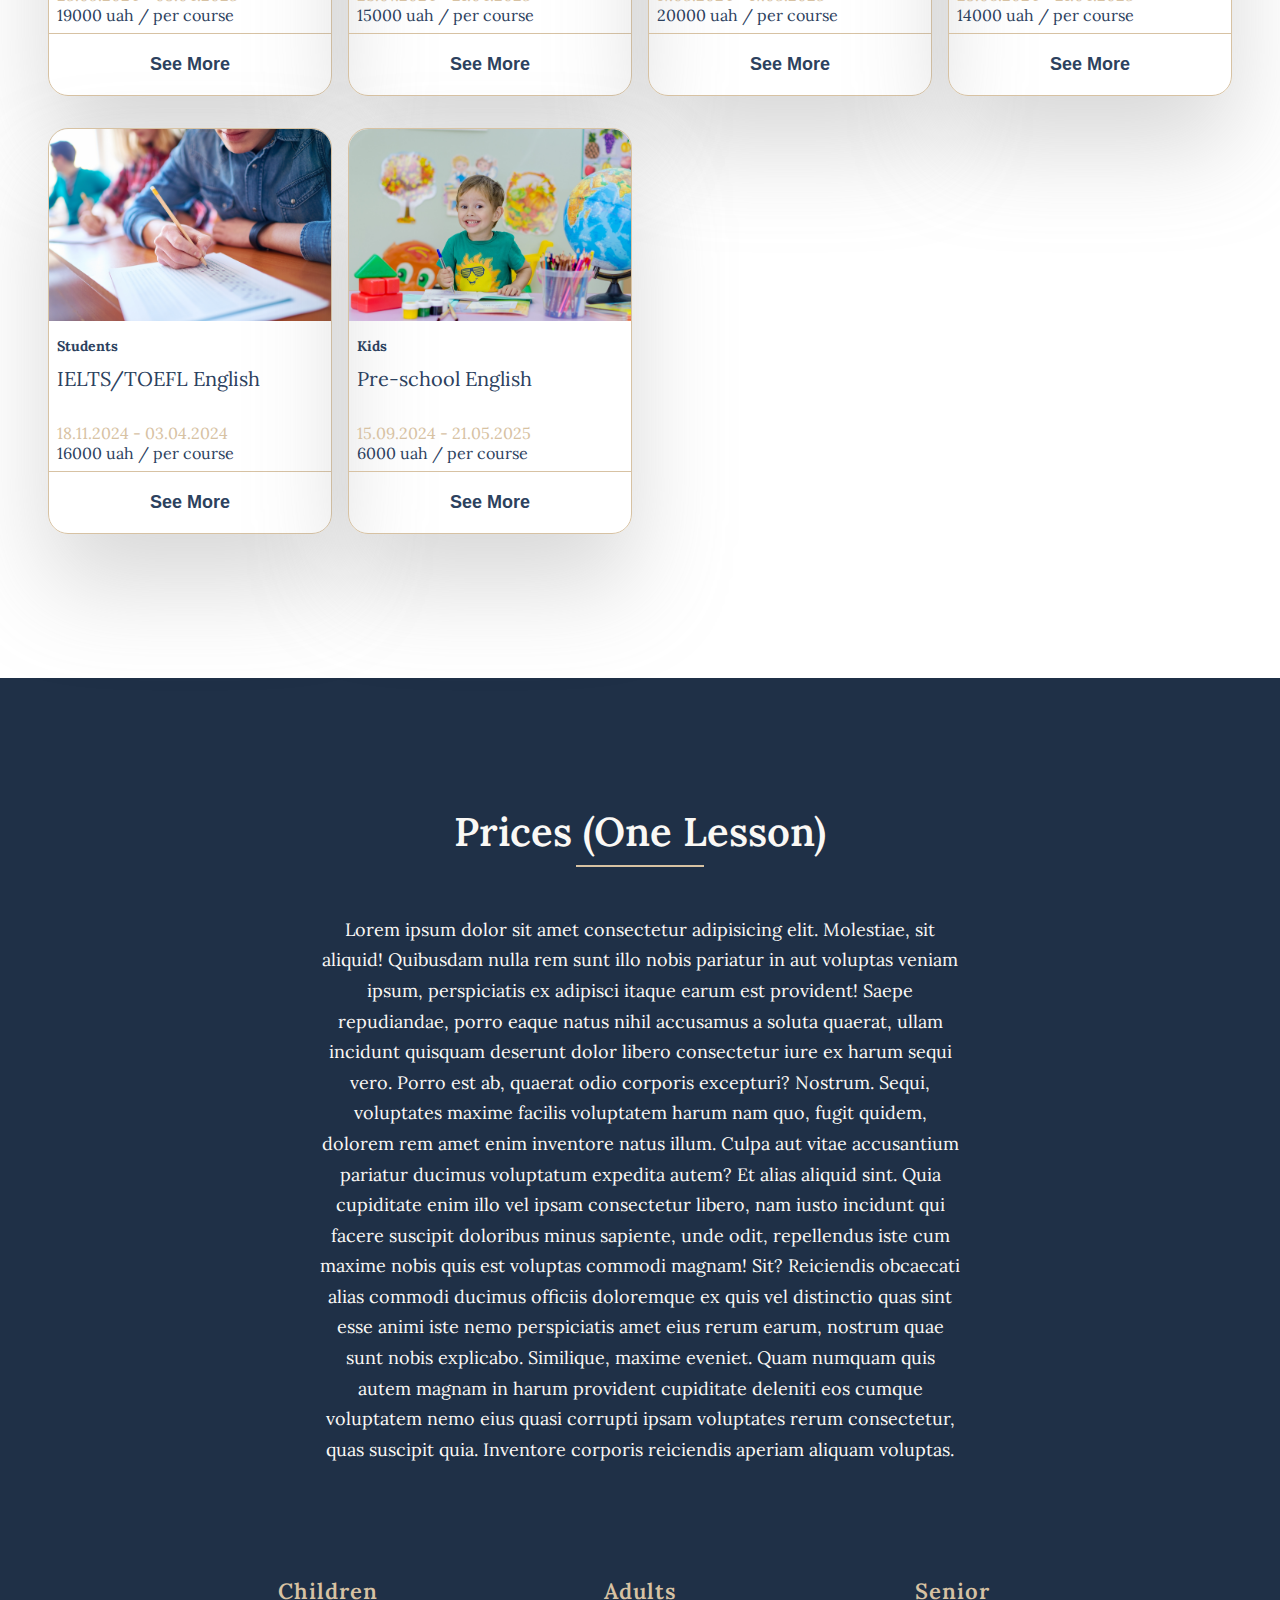
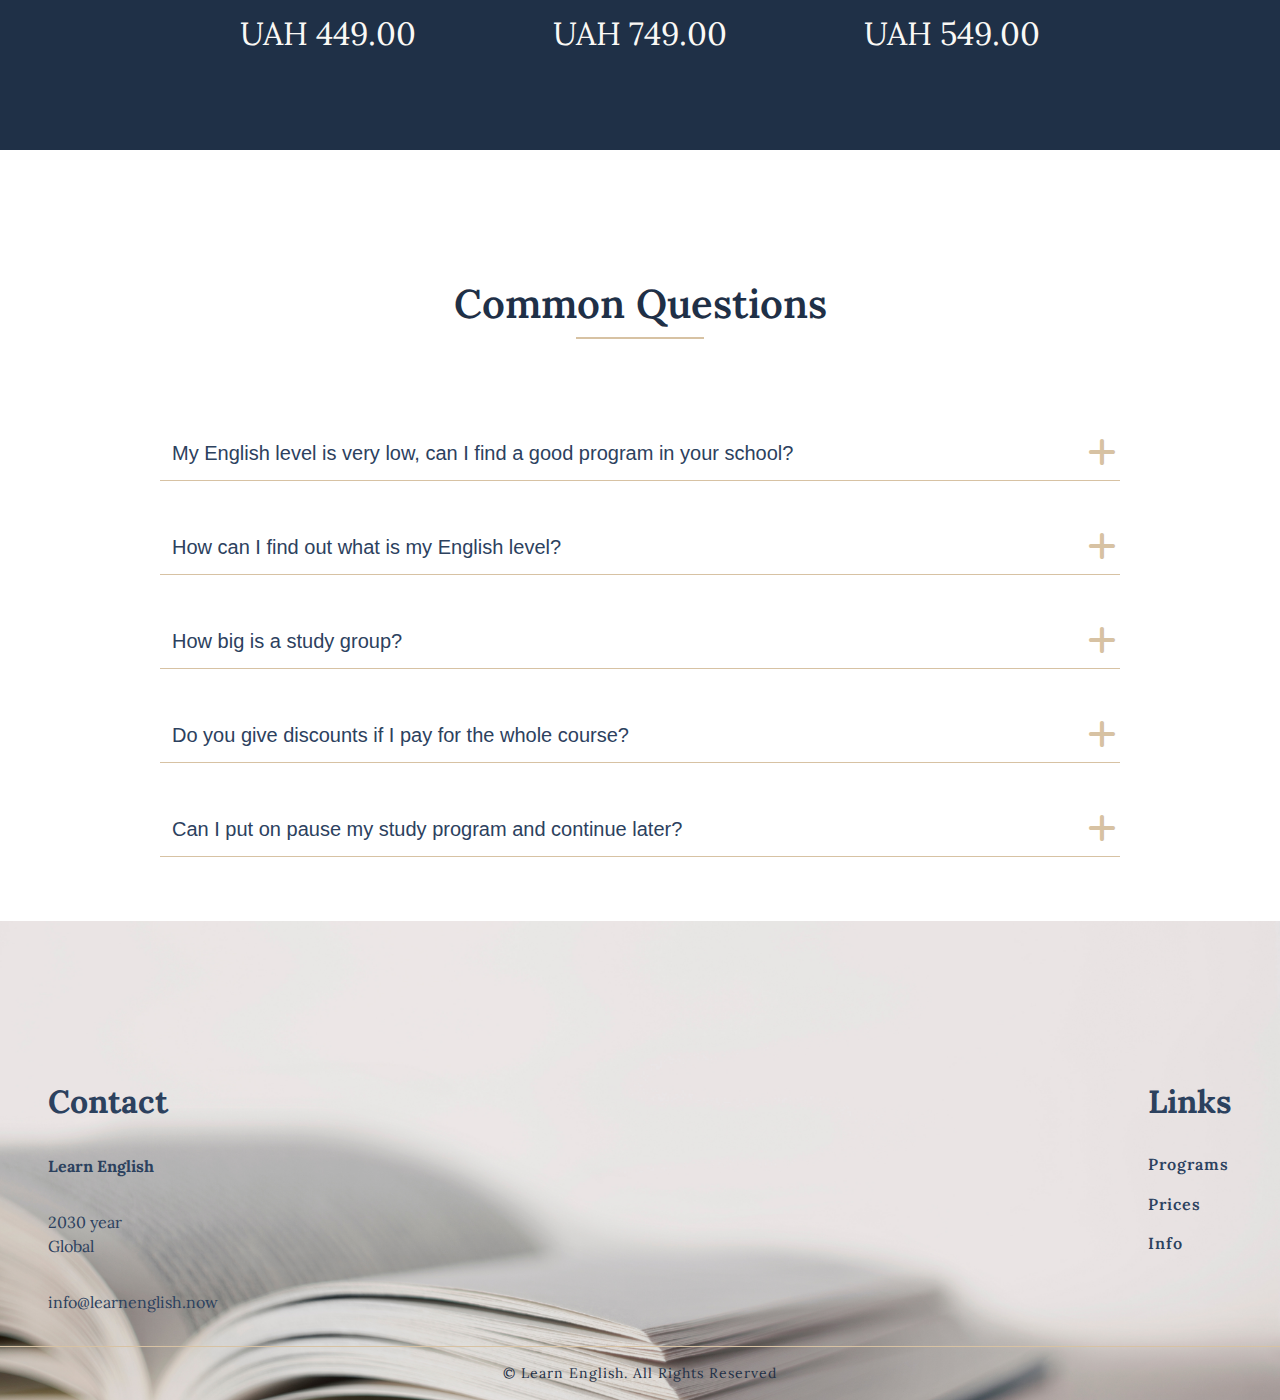
==== commit 5fa9752a: "Update index.html" ====
--- a/index.html
+++ b/index.html
@@ -85,9 +85,6 @@
       <section>
               <a href="tel:+380682030286" class="call-to-us"></a>
 <div class="toast" data-toast>
-        <button class="toast-close-btn" data-toast-close>
-          <ion-icon name="close-outline"></ion-icon>
-        </button>
         <div class="toast-detail">
           <p class="toast-message">Any questions? <br/>Contact us!</p>
         </div>
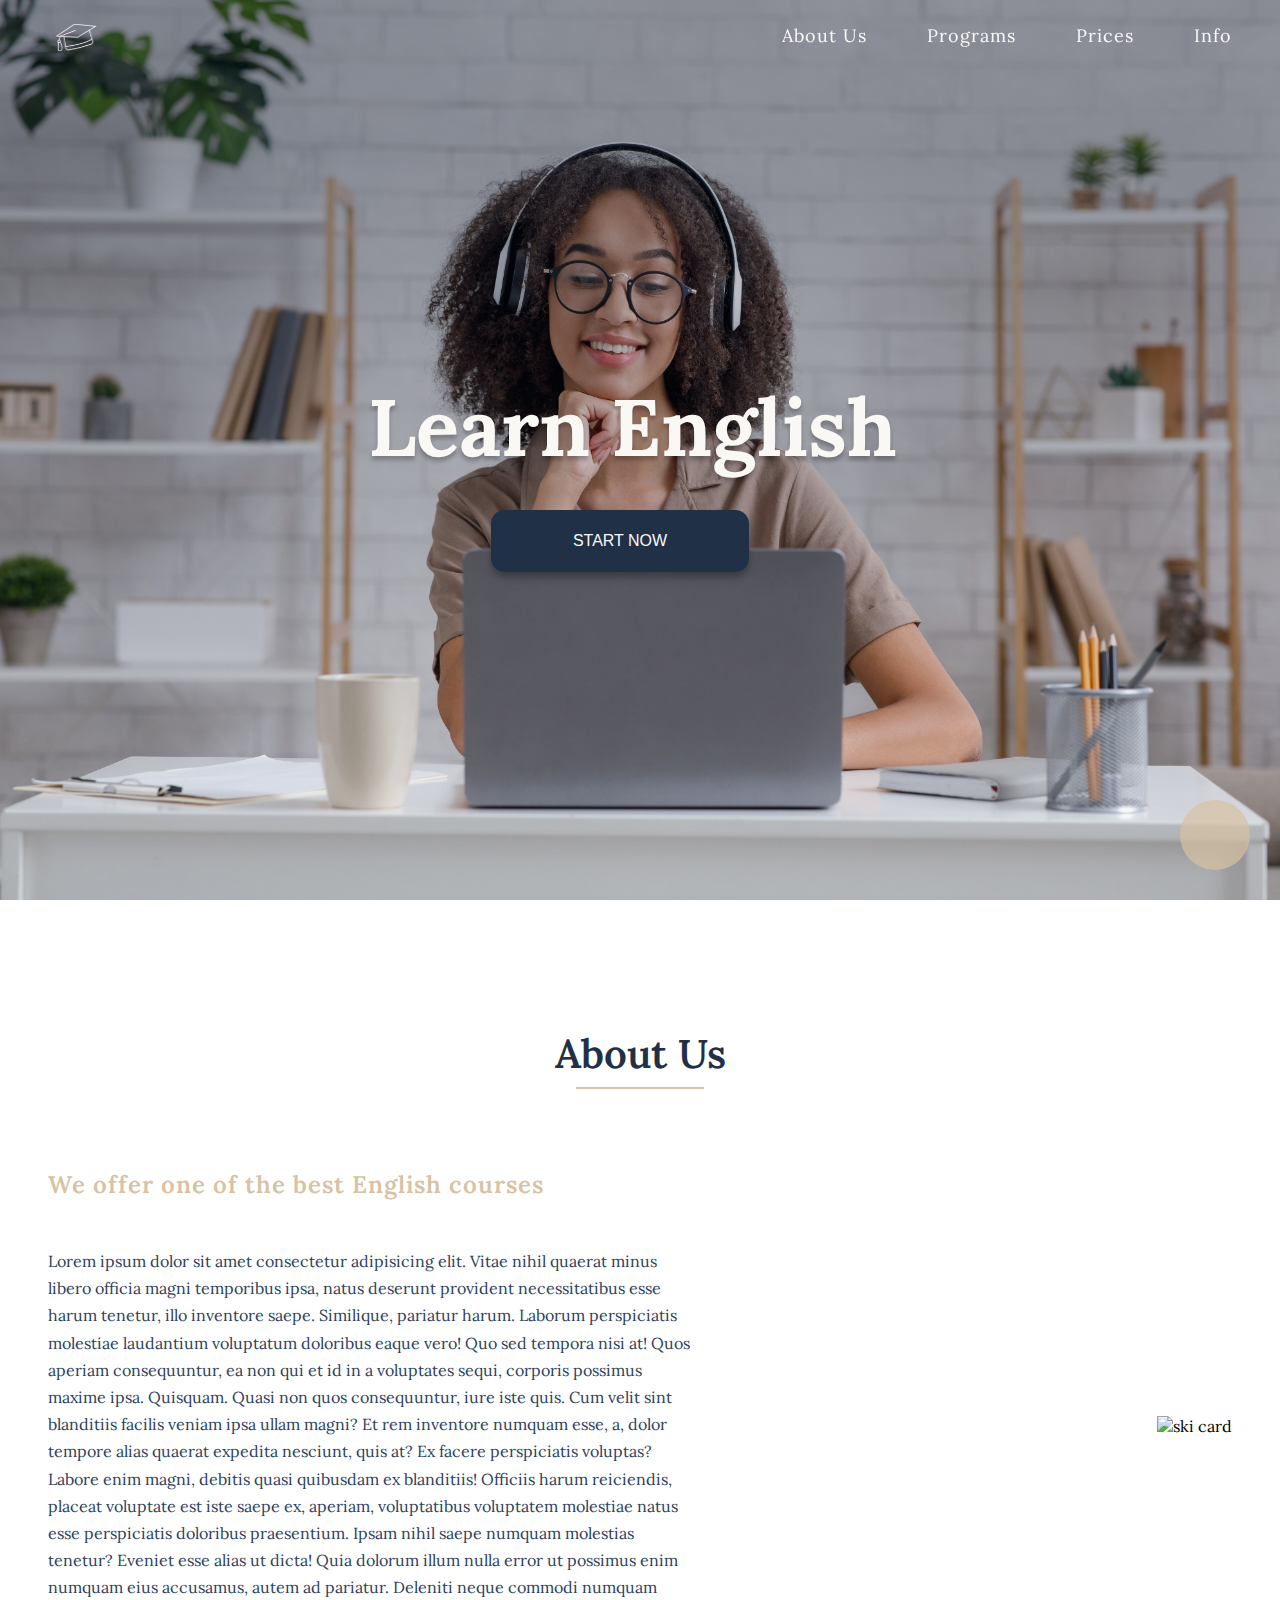
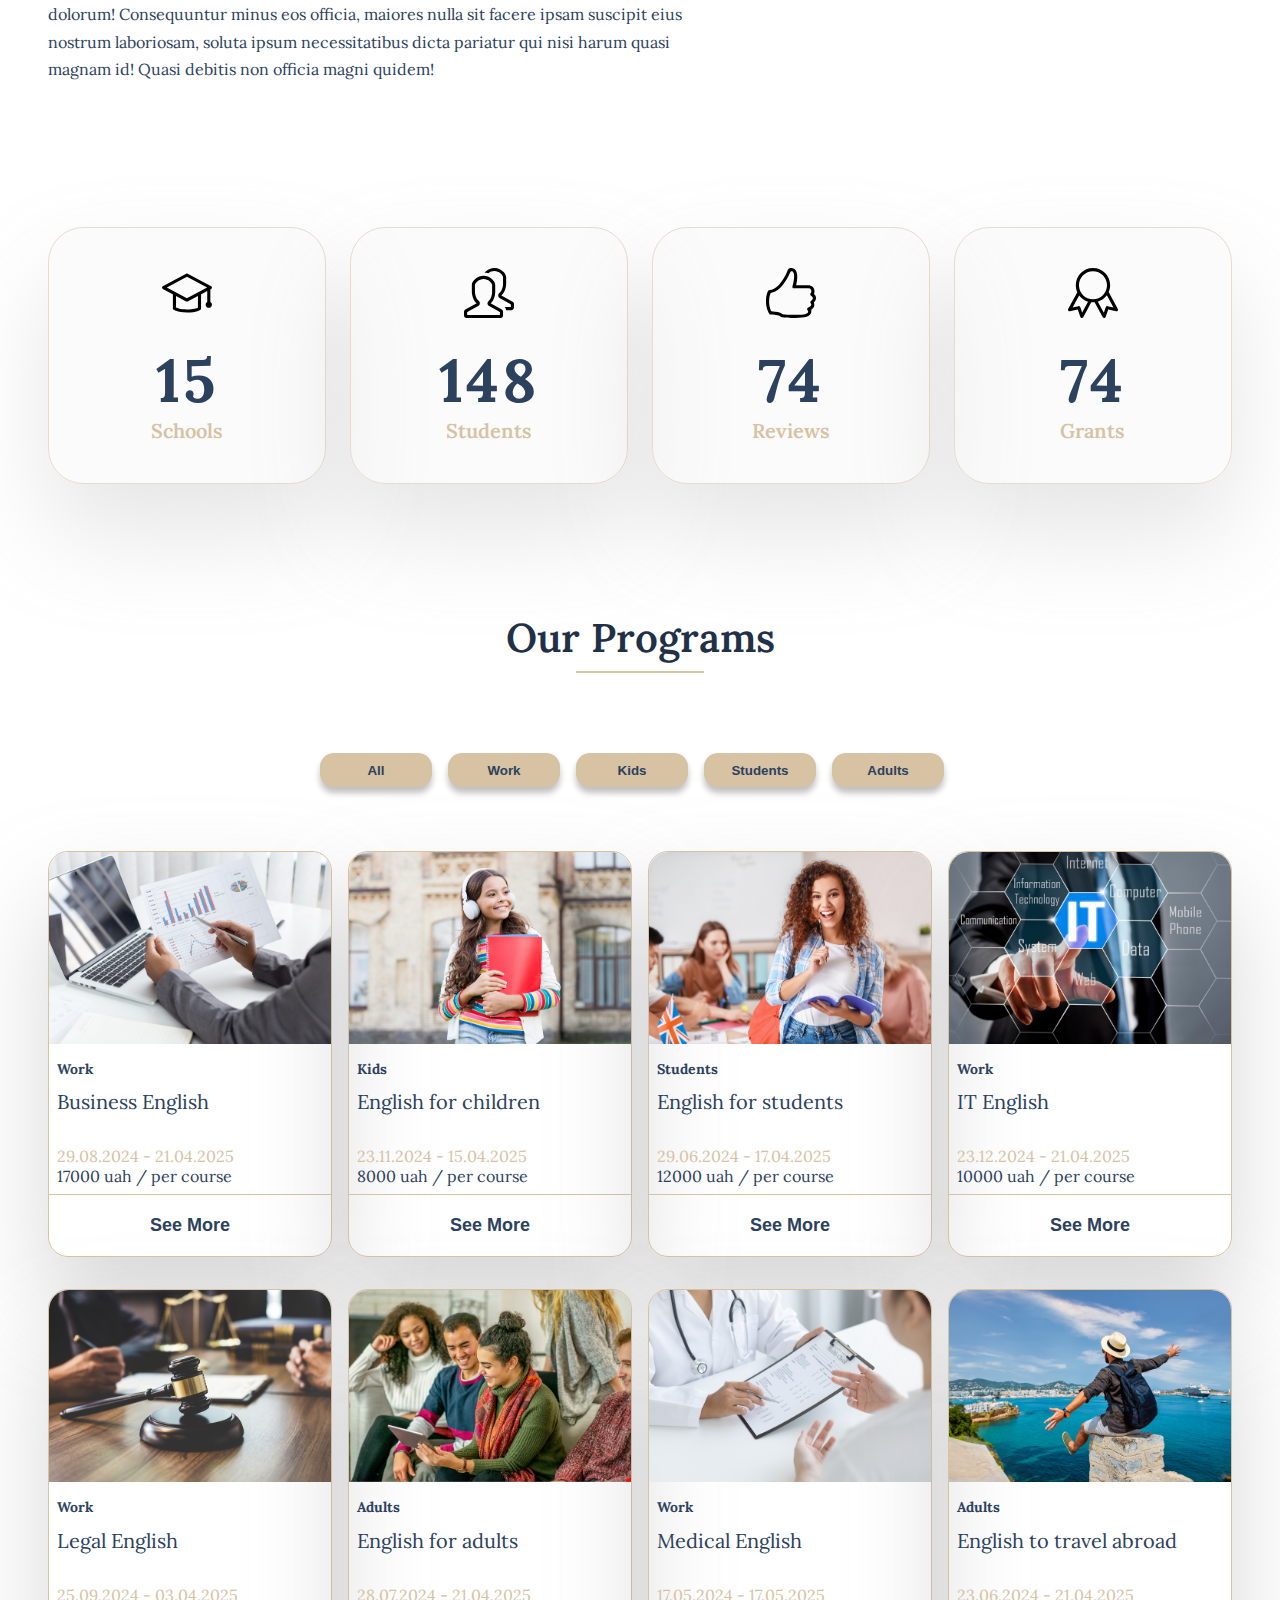
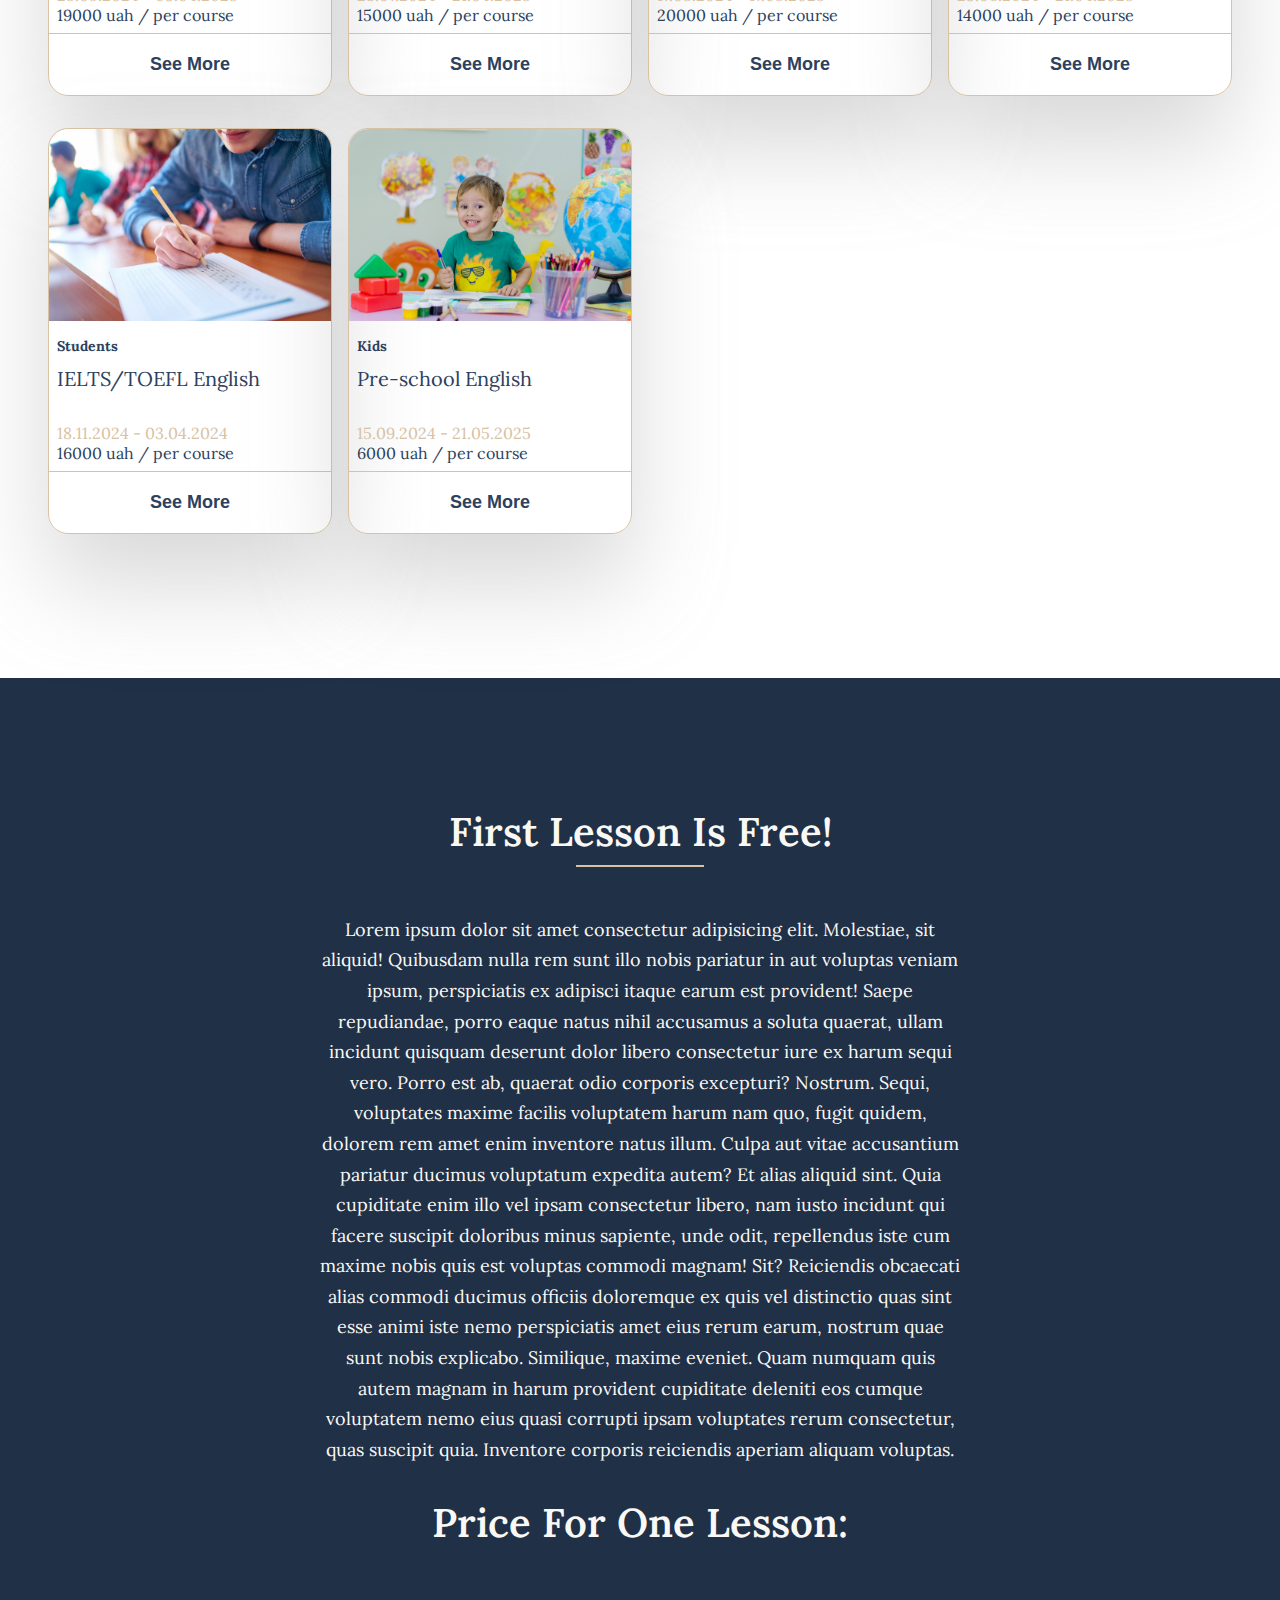
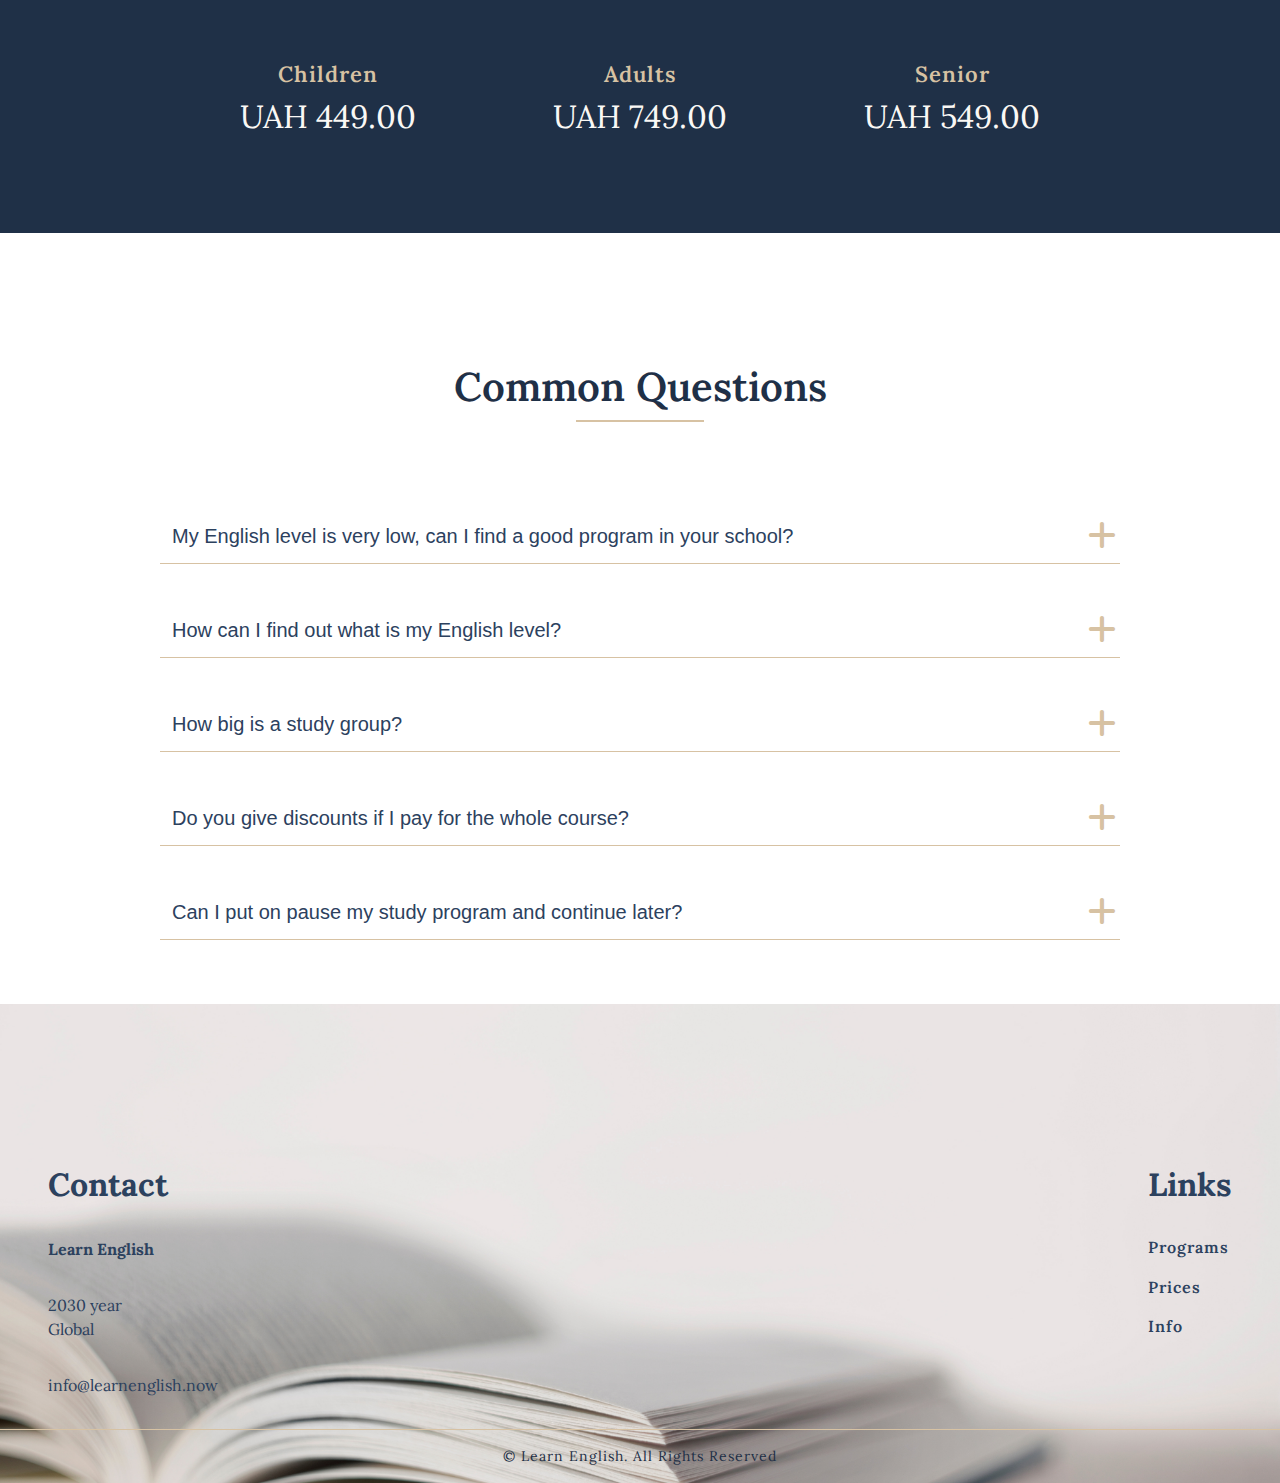
==== commit 705edf01: "Update index.html" ====
--- a/index.html
+++ b/index.html
@@ -52,7 +52,7 @@
               <a href="#about" class="nav-link">About us</a>
             </li>
             <li class="nav-item">
-              <a href="#programareas" class="nav-link">Programs</a>
+              <a href="#skiareas" class="nav-link">Programs</a>
             </li>
             <li class="nav-item">
               <a href="#prices" class="nav-link">Prices</a>
@@ -83,12 +83,12 @@
       <!-- end of header -->
       <!--==================== NOTIFICATION TOAST ====================-->
       <section>
-              <a href="tel:+380682030286" class="call-to-us"></a>
-<div class="toast" data-toast>
-        <div class="toast-detail">
-          <p class="toast-message">Any questions? <br/>Contact us!</p>
-        </div>
-      </div>
+        <a href="tel:+380682030286" class="call-to-us"> </a>
+        <div class="toast" data-toast>
+          <div class="toast-detail">
+            <p class="toast-message">Any questions? <br />Contact us!</p>
+          </div>
+        </div>
       </section>
       <!-- about -->
       <section class="section" id="about">
@@ -128,7 +128,7 @@
               media="(max-width: 760px)"
               srcset="./assets/card/book.png"
             />
-            <img src="./assets/card/book.svg" alt="card" />
+            <img src="./assets/card/book.svg" alt="ski card" />
           </picture>
         </article>
       </section>
@@ -178,7 +178,7 @@
       <!-- end of numbers -->
 
       <!-- program areas -->
-      <section class="section section-areas" id="programareas">
+      <section class="section section-areas" id="skiareas">
         <div class="section-heading">
           <h2>Our programs</h2>
           <div class="underline"></div>
@@ -195,7 +195,7 @@
       <div class="section-prices">
         <div class="section" id="prices">
           <div class="section-heading">
-            <h2>prices (one lesson)</h2>
+<h2>First lesson is free!</h2>
             <div class="underline"></div>
           </div>
           <p class="prices-info">
@@ -218,8 +218,11 @@
             maxime eveniet. Quam numquam quis autem magnam in harum provident
             cupiditate deleniti eos cumque voluptatem nemo eius quasi corrupti
             ipsam voluptates rerum consectetur, quas suscipit quia. Inventore
-            corporis reiciendis aperiam aliquam voluptas.
+            corporis reiciendis aperiam aliquam voluptas. 
           </p>
+          <div class="section-heading">
+            <h2>Price for one lesson:</h2>
+          </div>
           <div class="prices-categories">
             <div class="prices-category">
               <h4>children</h4>
@@ -406,7 +409,7 @@
             <h3>Links</h3>
             <ul class="contact-links">
               <li>
-                <a href="#programareas" class="nav-link">programs</a>
+                <a href="#skiareas" class="nav-link">programs</a>
               </li>
               <li>
                 <a href="#prices" class="nav-link">prices</a>
@@ -429,3 +432,4 @@
     <script type="module" src="./js/app.js"></script>
   </body>
 </html>
+
